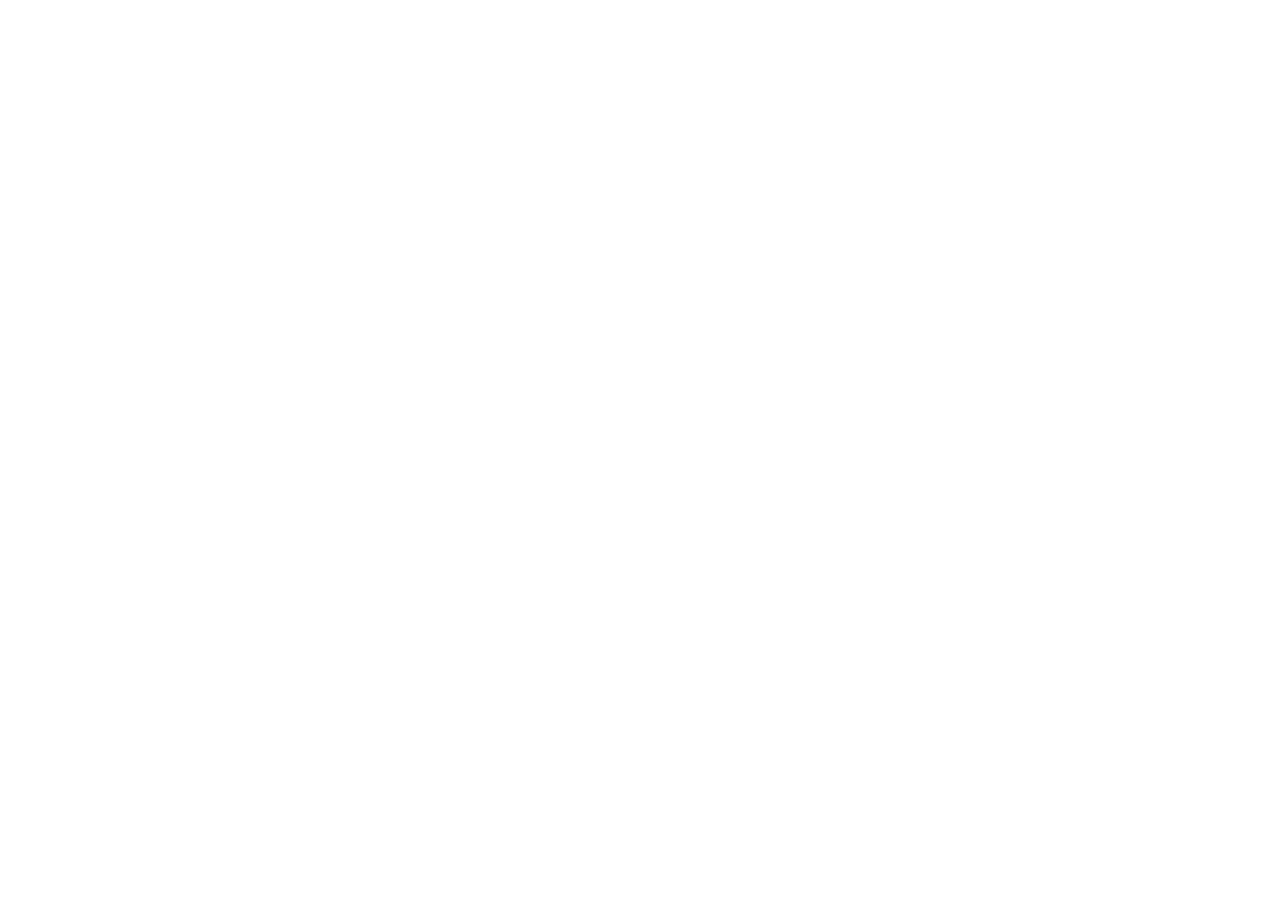
==== index.html @ 2e4e0897 "init project" ====
<!DOCTYPE html>
<html lang="en">

<head>
    <meta charset="UTF-8">
    <meta http-equiv="X-UA-Compatible" content="IE=edge">
    <meta name="viewport" content="width=device-width, initial-scale=1.0">
    <title>Document</title>
</head>

<body>

</body>

</html>
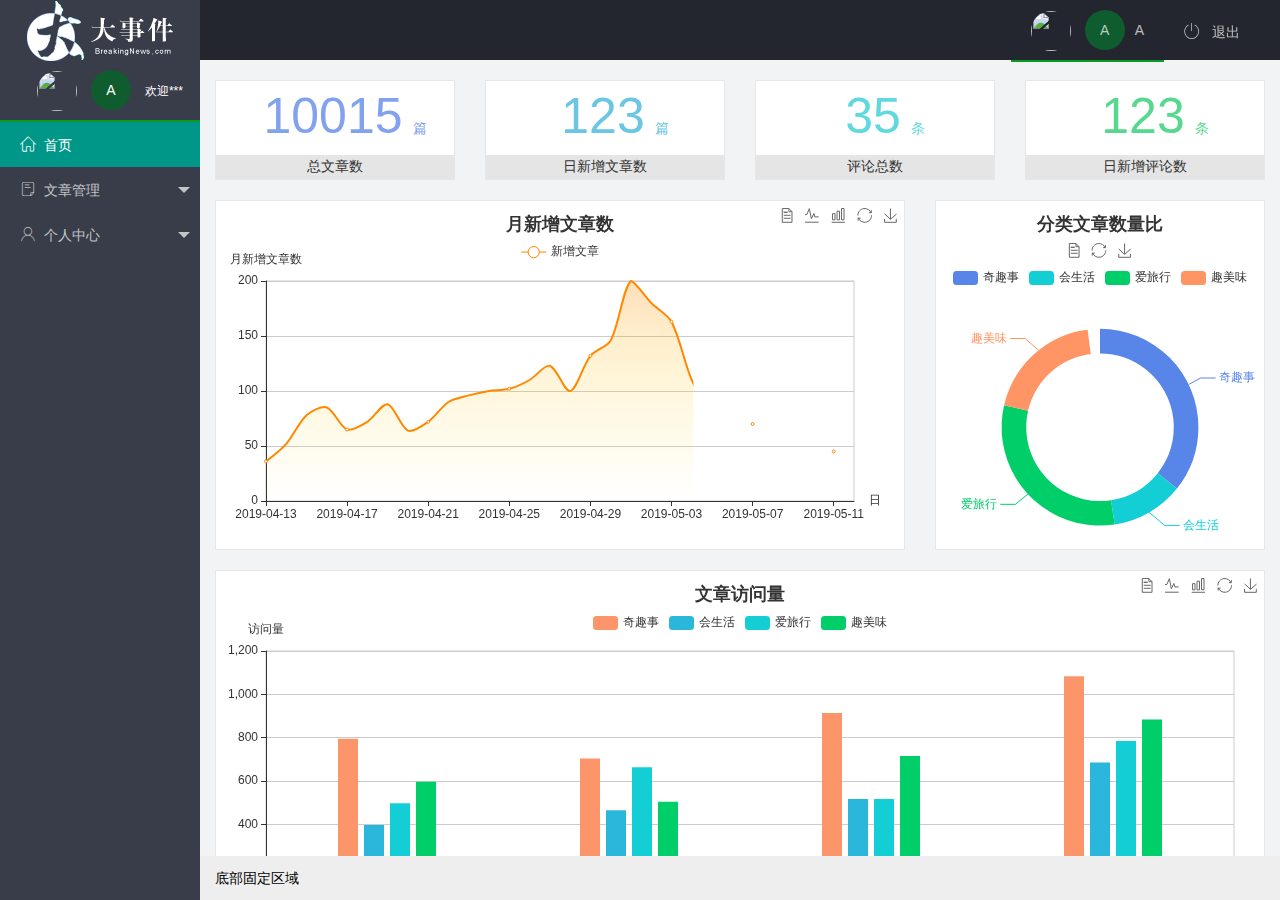
==== commit d5c6731b: "完成了首页开发" ====
--- a/index.html
+++ b/index.html
@@ -6,10 +6,84 @@
     <meta http-equiv="X-UA-Compatible" content="IE=edge">
     <meta name="viewport" content="width=device-width, initial-scale=1.0">
     <title>Document</title>
+    <link rel="stylesheet" href="./assets/lib/layui/css/layui.css">
+    <link rel="stylesheet" href="./assets/fonts/demo.css">
+    <link rel="stylesheet" href="./assets/fonts/iconfont.css">
+    <link rel="stylesheet" href="./assets/css/index.css">
+
 </head>
 
 <body>
+    <div class="layui-layout layui-layout-admin">
+        <div class="layui-header">
+            <div class="layui-logo layui-hide-xs layui-bg-black">
+                <img src="./assets/images/logo.png" alt="">
+            </div>
+            <!-- 头部区域（可配合layui 已有的水平导航） -->
 
+            <ul class="layui-nav layui-layout-right">
+                <li class="layui-nav-item layui-hide layui-show-md-inline-block">
+                    <a href="javascript:;" class="userinfo">
+                        <img src="//tva1.sinaimg.cn/crop.0.0.118.118.180/5db11ff4gw1e77d3nqrv8j203b03cweg.jpg" class="layui-nav-img">
+                        <div class="user_avatar">A</div><span class="uname">A</span>
+                    </a>
+
+                </li>
+                <li class="layui-nav-item" lay-header-event="menuRight" lay-unselect>
+                    <a href="javascript:;" id="loginOut">
+                        <span class="iconfont icon-tuichu"></span> 退出
+                    </a>
+                </li>
+            </ul>
+        </div>
+
+        <div class="layui-side layui-bg-black">
+            <div class="layui-side-scroll">
+                <div class="userinfo">
+
+                    <img src="//tva1.sinaimg.cn/crop.0.0.118.118.180/5db11ff4gw1e77d3nqrv8j203b03cweg.jpg" class="layui-nav-img">
+                    <div class="user_avatar">A</div>
+                    <sapn id="welcome">欢迎***</sapn>
+                </div>
+                <!-- 左侧导航区域（可配合layui已有的垂直导航） -->
+                <ul class="layui-nav layui-nav-tree" lay-shrink="all">
+                    <li class="layui-nav-item layui-this"><a href="./home/dashboard.html" target="fm"><span class="iconfont icon-home"></span>首页</a></li>
+                    <li class="layui-nav-item">
+                        <a class="" href="javascript:;"><span class="iconfont icon-16"></span>文章管理</a>
+                        <dl class="layui-nav-child">
+                            <dd><a href="javascript:;"><i class="layui-icon layui-icon-app"></i>文章类别</a></dd>
+                            <dd><a href="javascript:;"><i class="layui-icon layui-icon-app"></i>文章列表</a></dd>
+                            <dd><a href="javascript:;"><i class="layui-icon layui-icon-app"></i>发表文章</a></dd>
+
+                        </dl>
+                    </li>
+                    <li class="layui-nav-item">
+                        <a href="javascript:;"><span class="iconfont icon-user"></span>个人中心</a>
+                        <dl class="layui-nav-child">
+                            <dd><a href="javascript:;"><i class="layui-icon layui-icon-app"></i>基本资料</a></dd>
+                            <dd><a href="javascript:;"><i class="layui-icon layui-icon-app"></i>更换头像</a></dd>
+                            <dd><a href="javascript:;"><i class="layui-icon layui-icon-app"></i>重置密码</a></dd>
+
+                        </dl>
+                    </li>
+                </ul>
+            </div>
+        </div>
+
+        <div class="layui-body">
+            <!-- 内容主体区域 -->
+            <iframe src="./home/dashboard.html" frameborder="0" name="fm"></iframe>
+        </div>
+
+        <div class="layui-footer">
+            <!-- 底部固定区域 -->
+            底部固定区域
+        </div>
+    </div>
+    <script src="assets/lib/layui/layui.all.js"></script>
+    <script src="./assets/lib/jquery.js"></script>
+    <script src="./assets/js/baseAPI.js"></script>
+    <script src="./assets/js/index.js"></script>
 </body>
 
 </html>--- a/assets/lib/layui/css/layui.css
+++ b/assets/lib/layui/css/layui.css
@@ -0,0 +1,2 @@
+/** layui-v2.5.5 MIT License By https://www.layui.com */
+ .layui-inline,img{display:inline-block;vertical-align:middle}h1,h2,h3,h4,h5,h6{font-weight:400}.layui-edge,.layui-header,.layui-inline,.layui-main{position:relative}.layui-body,.layui-edge,.layui-elip{overflow:hidden}.layui-btn,.layui-edge,.layui-inline,img{vertical-align:middle}.layui-btn,.layui-disabled,.layui-icon,.layui-unselect{-moz-user-select:none;-webkit-user-select:none;-ms-user-select:none}.layui-elip,.layui-form-checkbox span,.layui-form-pane .layui-form-label{text-overflow:ellipsis;white-space:nowrap}.layui-breadcrumb,.layui-tree-btnGroup{visibility:hidden}blockquote,body,button,dd,div,dl,dt,form,h1,h2,h3,h4,h5,h6,input,li,ol,p,pre,td,textarea,th,ul{margin:0;padding:0;-webkit-tap-highlight-color:rgba(0,0,0,0)}a:active,a:hover{outline:0}img{border:none}li{list-style:none}table{border-collapse:collapse;border-spacing:0}h4,h5,h6{font-size:100%}button,input,optgroup,option,select,textarea{font-family:inherit;font-size:inherit;font-style:inherit;font-weight:inherit;outline:0}pre{white-space:pre-wrap;white-space:-moz-pre-wrap;white-space:-pre-wrap;white-space:-o-pre-wrap;word-wrap:break-word}body{line-height:24px;font:14px Helvetica Neue,Helvetica,PingFang SC,Tahoma,Arial,sans-serif}hr{height:1px;margin:10px 0;border:0;clear:both}a{color:#333;text-decoration:none}a:hover{color:#777}a cite{font-style:normal;*cursor:pointer}.layui-border-box,.layui-border-box *{box-sizing:border-box}.layui-box,.layui-box *{box-sizing:content-box}.layui-clear{clear:both;*zoom:1}.layui-clear:after{content:'\20';clear:both;*zoom:1;display:block;height:0}.layui-inline{*display:inline;*zoom:1}.layui-edge{display:inline-block;width:0;height:0;border-width:6px;border-style:dashed;border-color:transparent}.layui-edge-top{top:-4px;border-bottom-color:#999;border-bottom-style:solid}.layui-edge-right{border-left-color:#999;border-left-style:solid}.layui-edge-bottom{top:2px;border-top-color:#999;border-top-style:solid}.layui-edge-left{border-right-color:#999;border-right-style:solid}.layui-disabled,.layui-disabled:hover{color:#d2d2d2!important;cursor:not-allowed!important}.layui-circle{border-radius:100%}.layui-show{display:block!important}.layui-hide{display:none!important}@font-face{font-family:layui-icon;src:url(../font/iconfont.eot?v=250);src:url(../font/iconfont.eot?v=250#iefix) format('embedded-opentype'),url(../font/iconfont.woff2?v=250) format('woff2'),url(../font/iconfont.woff?v=250) format('woff'),url(../font/iconfont.ttf?v=250) format('truetype'),url(../font/iconfont.svg?v=250#layui-icon) format('svg')}.layui-icon{font-family:layui-icon!important;font-size:16px;font-style:normal;-webkit-font-smoothing:antialiased;-moz-osx-font-smoothing:grayscale}.layui-icon-reply-fill:before{content:"\e611"}.layui-icon-set-fill:before{content:"\e614"}.layui-icon-menu-fill:before{content:"\e60f"}.layui-icon-search:before{content:"\e615"}.layui-icon-share:before{content:"\e641"}.layui-icon-set-sm:before{content:"\e620"}.layui-icon-engine:before{content:"\e628"}.layui-icon-close:before{content:"\1006"}.layui-icon-close-fill:before{content:"\1007"}.layui-icon-chart-screen:before{content:"\e629"}.layui-icon-star:before{content:"\e600"}.layui-icon-circle-dot:before{content:"\e617"}.layui-icon-chat:before{content:"\e606"}.layui-icon-release:before{content:"\e609"}.layui-icon-list:before{content:"\e60a"}.layui-icon-chart:before{content:"\e62c"}.layui-icon-ok-circle:before{content:"\1005"}.layui-icon-layim-theme:before{content:"\e61b"}.layui-icon-table:before{content:"\e62d"}.layui-icon-right:before{content:"\e602"}.layui-icon-left:before{content:"\e603"}.layui-icon-cart-simple:before{content:"\e698"}.layui-icon-face-cry:before{content:"\e69c"}.layui-icon-face-smile:before{content:"\e6af"}.layui-icon-survey:before{content:"\e6b2"}.layui-icon-tree:before{content:"\e62e"}.layui-icon-upload-circle:before{content:"\e62f"}.layui-icon-add-circle:before{content:"\e61f"}.layui-icon-download-circle:before{content:"\e601"}.layui-icon-templeate-1:before{content:"\e630"}.layui-icon-util:before{content:"\e631"}.layui-icon-face-surprised:before{content:"\e664"}.layui-icon-edit:before{content:"\e642"}.layui-icon-speaker:before{content:"\e645"}.layui-icon-down:before{content:"\e61a"}.layui-icon-file:before{content:"\e621"}.layui-icon-layouts:before{content:"\e632"}.layui-icon-rate-half:before{content:"\e6c9"}.layui-icon-add-circle-fine:before{content:"\e608"}.layui-icon-prev-circle:before{content:"\e633"}.layui-icon-read:before{content:"\e705"}.layui-icon-404:before{content:"\e61c"}.layui-icon-carousel:before{content:"\e634"}.layui-icon-help:before{content:"\e607"}.layui-icon-code-circle:before{content:"\e635"}.layui-icon-water:before{content:"\e636"}.layui-icon-username:before{content:"\e66f"}.layui-icon-find-fill:before{content:"\e670"}.layui-icon-about:before{content:"\e60b"}.layui-icon-location:before{content:"\e715"}.layui-icon-up:before{content:"\e619"}.layui-icon-pause:before{content:"\e651"}.layui-icon-date:before{content:"\e637"}.layui-icon-layim-uploadfile:before{content:"\e61d"}.layui-icon-delete:before{content:"\e640"}.layui-icon-play:before{content:"\e652"}.layui-icon-top:before{content:"\e604"}.layui-icon-friends:before{content:"\e612"}.layui-icon-refresh-3:before{content:"\e9aa"}.layui-icon-ok:before{content:"\e605"}.layui-icon-layer:before{content:"\e638"}.layui-icon-face-smile-fine:before{content:"\e60c"}.layui-icon-dollar:before{content:"\e659"}.layui-icon-group:before{content:"\e613"}.layui-icon-layim-download:before{content:"\e61e"}.layui-icon-picture-fine:before{content:"\e60d"}.layui-icon-link:before{content:"\e64c"}.layui-icon-diamond:before{content:"\e735"}.layui-icon-log:before{content:"\e60e"}.layui-icon-rate-solid:before{content:"\e67a"}.layui-icon-fonts-del:before{content:"\e64f"}.layui-icon-unlink:before{content:"\e64d"}.layui-icon-fonts-clear:before{content:"\e639"}.layui-icon-triangle-r:before{content:"\e623"}.layui-icon-circle:before{content:"\e63f"}.layui-icon-radio:before{content:"\e643"}.layui-icon-align-center:before{content:"\e647"}.layui-icon-align-right:before{content:"\e648"}.layui-icon-align-left:before{content:"\e649"}.layui-icon-loading-1:before{content:"\e63e"}.layui-icon-return:before{content:"\e65c"}.layui-icon-fonts-strong:before{content:"\e62b"}.layui-icon-upload:before{content:"\e67c"}.layui-icon-dialogue:before{content:"\e63a"}.layui-icon-video:before{content:"\e6ed"}.layui-icon-headset:before{content:"\e6fc"}.layui-icon-cellphone-fine:before{content:"\e63b"}.layui-icon-add-1:before{content:"\e654"}.layui-icon-face-smile-b:before{content:"\e650"}.layui-icon-fonts-html:before{content:"\e64b"}.layui-icon-form:before{content:"\e63c"}.layui-icon-cart:before{content:"\e657"}.layui-icon-camera-fill:before{content:"\e65d"}.layui-icon-tabs:before{content:"\e62a"}.layui-icon-fonts-code:before{content:"\e64e"}.layui-icon-fire:before{content:"\e756"}.layui-icon-set:before{content:"\e716"}.layui-icon-fonts-u:before{content:"\e646"}.layui-icon-triangle-d:before{content:"\e625"}.layui-icon-tips:before{content:"\e702"}.layui-icon-picture:before{content:"\e64a"}.layui-icon-more-vertical:before{content:"\e671"}.layui-icon-flag:before{content:"\e66c"}.layui-icon-loading:before{content:"\e63d"}.layui-icon-fonts-i:before{content:"\e644"}.layui-icon-refresh-1:before{content:"\e666"}.layui-icon-rmb:before{content:"\e65e"}.layui-icon-home:before{content:"\e68e"}.layui-icon-user:before{content:"\e770"}.layui-icon-notice:before{content:"\e667"}.layui-icon-login-weibo:before{content:"\e675"}.layui-icon-voice:before{content:"\e688"}.layui-icon-upload-drag:before{content:"\e681"}.layui-icon-login-qq:before{content:"\e676"}.layui-icon-snowflake:before{content:"\e6b1"}.layui-icon-file-b:before{content:"\e655"}.layui-icon-template:before{content:"\e663"}.layui-icon-auz:before{content:"\e672"}.layui-icon-console:before{content:"\e665"}.layui-icon-app:before{content:"\e653"}.layui-icon-prev:before{content:"\e65a"}.layui-icon-website:before{content:"\e7ae"}.layui-icon-next:before{content:"\e65b"}.layui-icon-component:before{content:"\e857"}.layui-icon-more:before{content:"\e65f"}.layui-icon-login-wechat:before{content:"\e677"}.layui-icon-shrink-right:before{content:"\e668"}.layui-icon-spread-left:before{content:"\e66b"}.layui-icon-camera:before{content:"\e660"}.layui-icon-note:before{content:"\e66e"}.layui-icon-refresh:before{content:"\e669"}.layui-icon-female:before{content:"\e661"}.layui-icon-male:before{content:"\e662"}.layui-icon-password:before{content:"\e673"}.layui-icon-senior:before{content:"\e674"}.layui-icon-theme:before{content:"\e66a"}.layui-icon-tread:before{content:"\e6c5"}.layui-icon-praise:before{content:"\e6c6"}.layui-icon-star-fill:before{content:"\e658"}.layui-icon-rate:before{content:"\e67b"}.layui-icon-template-1:before{content:"\e656"}.layui-icon-vercode:before{content:"\e679"}.layui-icon-cellphone:before{content:"\e678"}.layui-icon-screen-full:before{content:"\e622"}.layui-icon-screen-restore:before{content:"\e758"}.layui-icon-cols:before{content:"\e610"}.layui-icon-export:before{content:"\e67d"}.layui-icon-print:before{content:"\e66d"}.layui-icon-slider:before{content:"\e714"}.layui-icon-addition:before{content:"\e624"}.layui-icon-subtraction:before{content:"\e67e"}.layui-icon-service:before{content:"\e626"}.layui-icon-transfer:before{content:"\e691"}.layui-main{width:1140px;margin:0 auto}.layui-header{z-index:1000;height:60px}.layui-header a:hover{transition:all .5s;-webkit-transition:all .5s}.layui-side{position:fixed;left:0;top:0;bottom:0;z-index:999;width:200px;overflow-x:hidden}.layui-side-scroll{position:relative;width:220px;height:100%;overflow-x:hidden}.layui-body{position:absolute;left:200px;right:0;top:0;bottom:0;z-index:998;width:auto;overflow-y:auto;box-sizing:border-box}.layui-layout-body{overflow:hidden}.layui-layout-admin .layui-header{background-color:#23262E}.layui-layout-admin .layui-side{top:60px;width:200px;overflow-x:hidden}.layui-layout-admin .layui-body{position:fixed;top:60px;bottom:44px}.layui-layout-admin .layui-main{width:auto;margin:0 15px}.layui-layout-admin .layui-footer{position:fixed;left:200px;right:0;bottom:0;height:44px;line-height:44px;padding:0 15px;background-color:#eee}.layui-layout-admin .layui-logo{position:absolute;left:0;top:0;width:200px;height:100%;line-height:60px;text-align:center;color:#009688;font-size:16px}.layui-layout-admin .layui-header .layui-nav{background:0 0}.layui-layout-left{position:absolute!important;left:200px;top:0}.layui-layout-right{position:absolute!important;right:0;top:0}.layui-container{position:relative;margin:0 auto;padding:0 15px;box-sizing:border-box}.layui-fluid{position:relative;margin:0 auto;padding:0 15px}.layui-row:after,.layui-row:before{content:'';display:block;clear:both}.layui-col-lg1,.layui-col-lg10,.layui-col-lg11,.layui-col-lg12,.layui-col-lg2,.layui-col-lg3,.layui-col-lg4,.layui-col-lg5,.layui-col-lg6,.layui-col-lg7,.layui-col-lg8,.layui-col-lg9,.layui-col-md1,.layui-col-md10,.layui-col-md11,.layui-col-md12,.layui-col-md2,.layui-col-md3,.layui-col-md4,.layui-col-md5,.layui-col-md6,.layui-col-md7,.layui-col-md8,.layui-col-md9,.layui-col-sm1,.layui-col-sm10,.layui-col-sm11,.layui-col-sm12,.layui-col-sm2,.layui-col-sm3,.layui-col-sm4,.layui-col-sm5,.layui-col-sm6,.layui-col-sm7,.layui-col-sm8,.layui-col-sm9,.layui-col-xs1,.layui-col-xs10,.layui-col-xs11,.layui-col-xs12,.layui-col-xs2,.layui-col-xs3,.layui-col-xs4,.layui-col-xs5,.layui-col-xs6,.layui-col-xs7,.layui-col-xs8,.layui-col-xs9{position:relative;display:block;box-sizing:border-box}.layui-col-xs1,.layui-col-xs10,.layui-col-xs11,.layui-col-xs12,.layui-col-xs2,.layui-col-xs3,.layui-col-xs4,.layui-col-xs5,.layui-col-xs6,.layui-col-xs7,.layui-col-xs8,.layui-col-xs9{float:left}.layui-col-xs1{width:8.33333333%}.layui-col-xs2{width:16.66666667%}.layui-col-xs3{width:25%}.layui-col-xs4{width:33.33333333%}.layui-col-xs5{width:41.66666667%}.layui-col-xs6{width:50%}.layui-col-xs7{width:58.33333333%}.layui-col-xs8{width:66.66666667%}.layui-col-xs9{width:75%}.layui-col-xs10{width:83.33333333%}.layui-col-xs11{width:91.66666667%}.layui-col-xs12{width:100%}.layui-col-xs-offset1{margin-left:8.33333333%}.layui-col-xs-offset2{margin-left:16.66666667%}.layui-col-xs-offset3{margin-left:25%}.layui-col-xs-offset4{margin-left:33.33333333%}.layui-col-xs-offset5{margin-left:41.66666667%}.layui-col-xs-offset6{margin-left:50%}.layui-col-xs-offset7{margin-left:58.33333333%}.layui-col-xs-offset8{margin-left:66.66666667%}.layui-col-xs-offset9{margin-left:75%}.layui-col-xs-offset10{margin-left:83.33333333%}.layui-col-xs-offset11{margin-left:91.66666667%}.layui-col-xs-offset12{margin-left:100%}@media screen and (max-width:768px){.layui-hide-xs{display:none!important}.layui-show-xs-block{display:block!important}.layui-show-xs-inline{display:inline!important}.layui-show-xs-inline-block{display:inline-block!important}}@media screen and (min-width:768px){.layui-container{width:750px}.layui-hide-sm{display:none!important}.layui-show-sm-block{display:block!important}.layui-show-sm-inline{display:inline!important}.layui-show-sm-inline-block{display:inline-block!important}.layui-col-sm1,.layui-col-sm10,.layui-col-sm11,.layui-col-sm12,.layui-col-sm2,.layui-col-sm3,.layui-col-sm4,.layui-col-sm5,.layui-col-sm6,.layui-col-sm7,.layui-col-sm8,.layui-col-sm9{float:left}.layui-col-sm1{width:8.33333333%}.layui-col-sm2{width:16.66666667%}.layui-col-sm3{width:25%}.layui-col-sm4{width:33.33333333%}.layui-col-sm5{width:41.66666667%}.layui-col-sm6{width:50%}.layui-col-sm7{width:58.33333333%}.layui-col-sm8{width:66.66666667%}.layui-col-sm9{width:75%}.layui-col-sm10{width:83.33333333%}.layui-col-sm11{width:91.66666667%}.layui-col-sm12{width:100%}.layui-col-sm-offset1{margin-left:8.33333333%}.layui-col-sm-offset2{margin-left:16.66666667%}.layui-col-sm-offset3{margin-left:25%}.layui-col-sm-offset4{margin-left:33.33333333%}.layui-col-sm-offset5{margin-left:41.66666667%}.layui-col-sm-offset6{margin-left:50%}.layui-col-sm-offset7{margin-left:58.33333333%}.layui-col-sm-offset8{margin-left:66.66666667%}.layui-col-sm-offset9{margin-left:75%}.layui-col-sm-offset10{margin-left:83.33333333%}.layui-col-sm-offset11{margin-left:91.66666667%}.layui-col-sm-offset12{margin-left:100%}}@media screen and (min-width:992px){.layui-container{width:970px}.layui-hide-md{display:none!important}.layui-show-md-block{display:block!important}.layui-show-md-inline{display:inline!important}.layui-show-md-inline-block{display:inline-block!important}.layui-col-md1,.layui-col-md10,.layui-col-md11,.layui-col-md12,.layui-col-md2,.layui-col-md3,.layui-col-md4,.layui-col-md5,.layui-col-md6,.layui-col-md7,.layui-col-md8,.layui-col-md9{float:left}.layui-col-md1{width:8.33333333%}.layui-col-md2{width:16.66666667%}.layui-col-md3{width:25%}.layui-col-md4{width:33.33333333%}.layui-col-md5{width:41.66666667%}.layui-col-md6{width:50%}.layui-col-md7{width:58.33333333%}.layui-col-md8{width:66.66666667%}.layui-col-md9{width:75%}.layui-col-md10{width:83.33333333%}.layui-col-md11{width:91.66666667%}.layui-col-md12{width:100%}.layui-col-md-offset1{margin-left:8.33333333%}.layui-col-md-offset2{margin-left:16.66666667%}.layui-col-md-offset3{margin-left:25%}.layui-col-md-offset4{margin-left:33.33333333%}.layui-col-md-offset5{margin-left:41.66666667%}.layui-col-md-offset6{margin-left:50%}.layui-col-md-offset7{margin-left:58.33333333%}.layui-col-md-offset8{margin-left:66.66666667%}.layui-col-md-offset9{margin-left:75%}.layui-col-md-offset10{margin-left:83.33333333%}.layui-col-md-offset11{margin-left:91.66666667%}.layui-col-md-offset12{margin-left:100%}}@media screen and (min-width:1200px){.layui-container{width:1170px}.layui-hide-lg{display:none!important}.layui-show-lg-block{display:block!important}.layui-show-lg-inline{display:inline!important}.layui-show-lg-inline-block{display:inline-block!important}.layui-col-lg1,.layui-col-lg10,.layui-col-lg11,.layui-col-lg12,.layui-col-lg2,.layui-col-lg3,.layui-col-lg4,.layui-col-lg5,.layui-col-lg6,.layui-col-lg7,.layui-col-lg8,.layui-col-lg9{float:left}.layui-col-lg1{width:8.33333333%}.layui-col-lg2{width:16.66666667%}.layui-col-lg3{width:25%}.layui-col-lg4{width:33.33333333%}.layui-col-lg5{width:41.66666667%}.layui-col-lg6{width:50%}.layui-col-lg7{width:58.33333333%}.layui-col-lg8{width:66.66666667%}.layui-col-lg9{width:75%}.layui-col-lg10{width:83.33333333%}.layui-col-lg11{width:91.66666667%}.layui-col-lg12{width:100%}.layui-col-lg-offset1{margin-left:8.33333333%}.layui-col-lg-offset2{margin-left:16.66666667%}.layui-col-lg-offset3{margin-left:25%}.layui-col-lg-offset4{margin-left:33.33333333%}.layui-col-lg-offset5{margin-left:41.66666667%}.layui-col-lg-offset6{margin-left:50%}.layui-col-lg-offset7{margin-left:58.33333333%}.layui-col-lg-offset8{margin-left:66.66666667%}.layui-col-lg-offset9{margin-left:75%}.layui-col-lg-offset10{margin-left:83.33333333%}.layui-col-lg-offset11{margin-left:91.66666667%}.layui-col-lg-offset12{margin-left:100%}}.layui-col-space1{margin:-.5px}.layui-col-space1>*{padding:.5px}.layui-col-space3{margin:-1.5px}.layui-col-space3>*{padding:1.5px}.layui-col-space5{margin:-2.5px}.layui-col-space5>*{padding:2.5px}.layui-col-space8{margin:-3.5px}.layui-col-space8>*{padding:3.5px}.layui-col-space10{margin:-5px}.layui-col-space10>*{padding:5px}.layui-col-space12{margin:-6px}.layui-col-space12>*{padding:6px}.layui-col-space15{margin:-7.5px}.layui-col-space15>*{padding:7.5px}.layui-col-space18{margin:-9px}.layui-col-space18>*{padding:9px}.layui-col-space20{margin:-10px}.layui-col-space20>*{padding:10px}.layui-col-space22{margin:-11px}.layui-col-space22>*{padding:11px}.layui-col-space25{margin:-12.5px}.layui-col-space25>*{padding:12.5px}.layui-col-space30{margin:-15px}.layui-col-space30>*{padding:15px}.layui-btn,.layui-input,.layui-select,.layui-textarea,.layui-upload-button{outline:0;-webkit-appearance:none;transition:all .3s;-webkit-transition:all .3s;box-sizing:border-box}.layui-elem-quote{margin-bottom:10px;padding:15px;line-height:22px;border-left:5px solid #009688;border-radius:0 2px 2px 0;background-color:#f2f2f2}.layui-quote-nm{border-style:solid;border-width:1px 1px 1px 5px;background:0 0}.layui-elem-field{margin-bottom:10px;padding:0;border-width:1px;border-style:solid}.layui-elem-field legend{margin-left:20px;padding:0 10px;font-size:20px;font-weight:300}.layui-field-title{margin:10px 0 20px;border-width:1px 0 0}.layui-field-box{padding:10px 15px}.layui-field-title .layui-field-box{padding:10px 0}.layui-progress{position:relative;height:6px;border-radius:20px;background-color:#e2e2e2}.layui-progress-bar{position:absolute;left:0;top:0;width:0;max-width:100%;height:6px;border-radius:20px;text-align:right;background-color:#5FB878;transition:all .3s;-webkit-transition:all .3s}.layui-progress-big,.layui-progress-big .layui-progress-bar{height:18px;line-height:18px}.layui-progress-text{position:relative;top:-20px;line-height:18px;font-size:12px;color:#666}.layui-progress-big .layui-progress-text{position:static;padding:0 10px;color:#fff}.layui-collapse{border-width:1px;border-style:solid;border-radius:2px}.layui-colla-content,.layui-colla-item{border-top-width:1px;border-top-style:solid}.layui-colla-item:first-child{border-top:none}.layui-colla-title{position:relative;height:42px;line-height:42px;padding:0 15px 0 35px;color:#333;background-color:#f2f2f2;cursor:pointer;font-size:14px;overflow:hidden}.layui-colla-content{display:none;padding:10px 15px;line-height:22px;color:#666}.layui-colla-icon{position:absolute;left:15px;top:0;font-size:14px}.layui-card{margin-bottom:15px;border-radius:2px;background-color:#fff;box-shadow:0 1px 2px 0 rgba(0,0,0,.05)}.layui-card:last-child{margin-bottom:0}.layui-card-header{position:relative;height:42px;line-height:42px;padding:0 15px;border-bottom:1px solid #f6f6f6;color:#333;border-radius:2px 2px 0 0;font-size:14px}.layui-bg-black,.layui-bg-blue,.layui-bg-cyan,.layui-bg-green,.layui-bg-orange,.layui-bg-red{color:#fff!important}.layui-card-body{position:relative;padding:10px 15px;line-height:24px}.layui-card-body[pad15]{padding:15px}.layui-card-body[pad20]{padding:20px}.layui-card-body .layui-table{margin:5px 0}.layui-card .layui-tab{margin:0}.layui-panel-window{position:relative;padding:15px;border-radius:0;border-top:5px solid #E6E6E6;background-color:#fff}.layui-auxiliar-moving{position:fixed;left:0;right:0;top:0;bottom:0;width:100%;height:100%;background:0 0;z-index:9999999999}.layui-form-label,.layui-form-mid,.layui-form-select,.layui-input-block,.layui-input-inline,.layui-textarea{position:relative}.layui-bg-red{background-color:#FF5722!important}.layui-bg-orange{background-color:#FFB800!important}.layui-bg-green{background-color:#009688!important}.layui-bg-cyan{background-color:#2F4056!important}.layui-bg-blue{background-color:#1E9FFF!important}.layui-bg-black{background-color:#393D49!important}.layui-bg-gray{background-color:#eee!important;color:#666!important}.layui-badge-rim,.layui-colla-content,.layui-colla-item,.layui-collapse,.layui-elem-field,.layui-form-pane .layui-form-item[pane],.layui-form-pane .layui-form-label,.layui-input,.layui-layedit,.layui-layedit-tool,.layui-quote-nm,.layui-select,.layui-tab-bar,.layui-tab-card,.layui-tab-title,.layui-tab-title .layui-this:after,.layui-textarea{border-color:#e6e6e6}.layui-timeline-item:before,hr{background-color:#e6e6e6}.layui-text{line-height:22px;font-size:14px;color:#666}.layui-text h1,.layui-text h2,.layui-text h3{font-weight:500;color:#333}.layui-text h1{font-size:30px}.layui-text h2{font-size:24px}.layui-text h3{font-size:18px}.layui-text a:not(.layui-btn){color:#01AAED}.layui-text a:not(.layui-btn):hover{text-decoration:underline}.layui-text ul{padding:5px 0 5px 15px}.layui-text ul li{margin-top:5px;list-style-type:disc}.layui-text em,.layui-word-aux{color:#999!important;padding:0 5px!important}.layui-btn{display:inline-block;height:38px;line-height:38px;padding:0 18px;background-color:#009688;color:#fff;white-space:nowrap;text-align:center;font-size:14px;border:none;border-radius:2px;cursor:pointer}.layui-btn:hover{opacity:.8;filter:alpha(opacity=80);color:#fff}.layui-btn:active{opacity:1;filter:alpha(opacity=100)}.layui-btn+.layui-btn{margin-left:10px}.layui-btn-container{font-size:0}.layui-btn-container .layui-btn{margin-right:10px;margin-bottom:10px}.layui-btn-container .layui-btn+.layui-btn{margin-left:0}.layui-table .layui-btn-container .layui-btn{margin-bottom:9px}.layui-btn-radius{border-radius:100px}.layui-btn .layui-icon{margin-right:3px;font-size:18px;vertical-align:bottom;vertical-align:middle\9}.layui-btn-primary{border:1px solid #C9C9C9;background-color:#fff;color:#555}.layui-btn-primary:hover{border-color:#009688;color:#333}.layui-btn-normal{background-color:#1E9FFF}.layui-btn-warm{background-color:#FFB800}.layui-btn-danger{background-color:#FF5722}.layui-btn-checked{background-color:#5FB878}.layui-btn-disabled,.layui-btn-disabled:active,.layui-btn-disabled:hover{border:1px solid #e6e6e6;background-color:#FBFBFB;color:#C9C9C9;cursor:not-allowed;opacity:1}.layui-btn-lg{height:44px;line-height:44px;padding:0 25px;font-size:16px}.layui-btn-sm{height:30px;line-height:30px;padding:0 10px;font-size:12px}.layui-btn-sm i{font-size:16px!important}.layui-btn-xs{height:22px;line-height:22px;padding:0 5px;font-size:12px}.layui-btn-xs i{font-size:14px!important}.layui-btn-group{display:inline-block;vertical-align:middle;font-size:0}.layui-btn-group .layui-btn{margin-left:0!important;margin-right:0!important;border-left:1px solid rgba(255,255,255,.5);border-radius:0}.layui-btn-group .layui-btn-primary{border-left:none}.layui-btn-group .layui-btn-primary:hover{border-color:#C9C9C9;color:#009688}.layui-btn-group .layui-btn:first-child{border-left:none;border-radius:2px 0 0 2px}.layui-btn-group .layui-btn-primary:first-child{border-left:1px solid #c9c9c9}.layui-btn-group .layui-btn:last-child{border-radius:0 2px 2px 0}.layui-btn-group .layui-btn+.layui-btn{margin-left:0}.layui-btn-group+.layui-btn-group{margin-left:10px}.layui-btn-fluid{width:100%}.layui-input,.layui-select,.layui-textarea{height:38px;line-height:1.3;line-height:38px\9;border-width:1px;border-style:solid;background-color:#fff;border-radius:2px}.layui-input::-webkit-input-placeholder,.layui-select::-webkit-input-placeholder,.layui-textarea::-webkit-input-placeholder{line-height:1.3}.layui-input,.layui-textarea{display:block;width:100%;padding-left:10px}.layui-input:hover,.layui-textarea:hover{border-color:#D2D2D2!important}.layui-input:focus,.layui-textarea:focus{border-color:#C9C9C9!important}.layui-textarea{min-height:100px;height:auto;line-height:20px;padding:6px 10px;resize:vertical}.layui-select{padding:0 10px}.layui-form input[type=checkbox],.layui-form input[type=radio],.layui-form select{display:none}.layui-form [lay-ignore]{display:initial}.layui-form-item{margin-bottom:15px;clear:both;*zoom:1}.layui-form-item:after{content:'\20';clear:both;*zoom:1;display:block;height:0}.layui-form-label{float:left;display:block;padding:9px 15px;width:80px;font-weight:400;line-height:20px;text-align:right}.layui-form-label-col{display:block;float:none;padding:9px 0;line-height:20px;text-align:left}.layui-form-item .layui-inline{margin-bottom:5px;margin-right:10px}.layui-input-block{margin-left:110px;min-height:36px}.layui-input-inline{display:inline-block;vertical-align:middle}.layui-form-item .layui-input-inline{float:left;width:190px;margin-right:10px}.layui-form-text .layui-input-inline{width:auto}.layui-form-mid{float:left;display:block;padding:9px 0!important;line-height:20px;margin-right:10px}.layui-form-danger+.layui-form-select .layui-input,.layui-form-danger:focus{border-color:#FF5722!important}.layui-form-select .layui-input{padding-right:30px;cursor:pointer}.layui-form-select .layui-edge{position:absolute;right:10px;top:50%;margin-top:-3px;cursor:pointer;border-width:6px;border-top-color:#c2c2c2;border-top-style:solid;transition:all .3s;-webkit-transition:all .3s}.layui-form-select dl{display:none;position:absolute;left:0;top:42px;padding:5px 0;z-index:899;min-width:100%;border:1px solid #d2d2d2;max-height:300px;overflow-y:auto;background-color:#fff;border-radius:2px;box-shadow:0 2px 4px rgba(0,0,0,.12);box-sizing:border-box}.layui-form-select dl dd,.layui-form-select dl dt{padding:0 10px;line-height:36px;white-space:nowrap;overflow:hidden;text-overflow:ellipsis}.layui-form-select dl dt{font-size:12px;color:#999}.layui-form-select dl dd{cursor:pointer}.layui-form-select dl dd:hover{background-color:#f2f2f2;-webkit-transition:.5s all;transition:.5s all}.layui-form-select .layui-select-group dd{padding-left:20px}.layui-form-select dl dd.layui-select-tips{padding-left:10px!important;color:#999}.layui-form-select dl dd.layui-this{background-color:#5FB878;color:#fff}.layui-form-checkbox,.layui-form-select dl dd.layui-disabled{background-color:#fff}.layui-form-selected dl{display:block}.layui-form-checkbox,.layui-form-checkbox *,.layui-form-switch{display:inline-block;vertical-align:middle}.layui-form-selected .layui-edge{margin-top:-9px;-webkit-transform:rotate(180deg);transform:rotate(180deg);margin-top:-3px\9}:root .layui-form-selected .layui-edge{margin-top:-9px\0/IE9}.layui-form-selectup dl{top:auto;bottom:42px}.layui-select-none{margin:5px 0;text-align:center;color:#999}.layui-select-disabled .layui-disabled{border-color:#eee!important}.layui-select-disabled .layui-edge{border-top-color:#d2d2d2}.layui-form-checkbox{position:relative;height:30px;line-height:30px;margin-right:10px;padding-right:30px;cursor:pointer;font-size:0;-webkit-transition:.1s linear;transition:.1s linear;box-sizing:border-box}.layui-form-checkbox span{padding:0 10px;height:100%;font-size:14px;border-radius:2px 0 0 2px;background-color:#d2d2d2;color:#fff;overflow:hidden}.layui-form-checkbox:hover span{background-color:#c2c2c2}.layui-form-checkbox i{position:absolute;right:0;top:0;width:30px;height:28px;border:1px solid #d2d2d2;border-left:none;border-radius:0 2px 2px 0;color:#fff;font-size:20px;text-align:center}.layui-form-checkbox:hover i{border-color:#c2c2c2;color:#c2c2c2}.layui-form-checked,.layui-form-checked:hover{border-color:#5FB878}.layui-form-checked span,.layui-form-checked:hover span{background-color:#5FB878}.layui-form-checked i,.layui-form-checked:hover i{color:#5FB878}.layui-form-item .layui-form-checkbox{margin-top:4px}.layui-form-checkbox[lay-skin=primary]{height:auto!important;line-height:normal!important;min-width:18px;min-height:18px;border:none!important;margin-right:0;padding-left:28px;padding-right:0;background:0 0}.layui-form-checkbox[lay-skin=primary] span{padding-left:0;padding-right:15px;line-height:18px;background:0 0;color:#666}.layui-form-checkbox[lay-skin=primary] i{right:auto;left:0;width:16px;height:16px;line-height:16px;border:1px solid #d2d2d2;font-size:12px;border-radius:2px;background-color:#fff;-webkit-transition:.1s linear;transition:.1s linear}.layui-form-checkbox[lay-skin=primary]:hover i{border-color:#5FB878;color:#fff}.layui-form-checked[lay-skin=primary] i{border-color:#5FB878!important;background-color:#5FB878;color:#fff}.layui-checkbox-disbaled[lay-skin=primary] span{background:0 0!important;color:#c2c2c2}.layui-checkbox-disbaled[lay-skin=primary]:hover i{border-color:#d2d2d2}.layui-form-item .layui-form-checkbox[lay-skin=primary]{margin-top:10px}.layui-form-switch{position:relative;height:22px;line-height:22px;min-width:35px;padding:0 5px;margin-top:8px;border:1px solid #d2d2d2;border-radius:20px;cursor:pointer;background-color:#fff;-webkit-transition:.1s linear;transition:.1s linear}.layui-form-switch i{position:absolute;left:5px;top:3px;width:16px;height:16px;border-radius:20px;background-color:#d2d2d2;-webkit-transition:.1s linear;transition:.1s linear}.layui-form-switch em{position:relative;top:0;width:25px;margin-left:21px;padding:0!important;text-align:center!important;color:#999!important;font-style:normal!important;font-size:12px}.layui-form-onswitch{border-color:#5FB878;background-color:#5FB878}.layui-checkbox-disbaled,.layui-checkbox-disbaled i{border-color:#e2e2e2!important}.layui-form-onswitch i{left:100%;margin-left:-21px;background-color:#fff}.layui-form-onswitch em{margin-left:5px;margin-right:21px;color:#fff!important}.layui-checkbox-disbaled span{background-color:#e2e2e2!important}.layui-checkbox-disbaled:hover i{color:#fff!important}[lay-radio]{display:none}.layui-form-radio,.layui-form-radio *{display:inline-block;vertical-align:middle}.layui-form-radio{line-height:28px;margin:6px 10px 0 0;padding-right:10px;cursor:pointer;font-size:0}.layui-form-radio *{font-size:14px}.layui-form-radio>i{margin-right:8px;font-size:22px;color:#c2c2c2}.layui-form-radio>i:hover,.layui-form-radioed>i{color:#5FB878}.layui-radio-disbaled>i{color:#e2e2e2!important}.layui-form-pane .layui-form-label{width:110px;padding:8px 15px;height:38px;line-height:20px;border-width:1px;border-style:solid;border-radius:2px 0 0 2px;text-align:center;background-color:#FBFBFB;overflow:hidden;box-sizing:border-box}.layui-form-pane .layui-input-inline{margin-left:-1px}.layui-form-pane .layui-input-block{margin-left:110px;left:-1px}.layui-form-pane .layui-input{border-radius:0 2px 2px 0}.layui-form-pane .layui-form-text .layui-form-label{float:none;width:100%;border-radius:2px;box-sizing:border-box;text-align:left}.layui-form-pane .layui-form-text .layui-input-inline{display:block;margin:0;top:-1px;clear:both}.layui-form-pane .layui-form-text .layui-input-block{margin:0;left:0;top:-1px}.layui-form-pane .layui-form-text .layui-textarea{min-height:100px;border-radius:0 0 2px 2px}.layui-form-pane .layui-form-checkbox{margin:4px 0 4px 10px}.layui-form-pane .layui-form-radio,.layui-form-pane .layui-form-switch{margin-top:6px;margin-left:10px}.layui-form-pane .layui-form-item[pane]{position:relative;border-width:1px;border-style:solid}.layui-form-pane .layui-form-item[pane] .layui-form-label{position:absolute;left:0;top:0;height:100%;border-width:0 1px 0 0}.layui-form-pane .layui-form-item[pane] .layui-input-inline{margin-left:110px}@media screen and (max-width:450px){.layui-form-item .layui-form-label{text-overflow:ellipsis;overflow:hidden;white-space:nowrap}.layui-form-item .layui-inline{display:block;margin-right:0;margin-bottom:20px;clear:both}.layui-form-item .layui-inline:after{content:'\20';clear:both;display:block;height:0}.layui-form-item .layui-input-inline{display:block;float:none;left:-3px;width:auto;margin:0 0 10px 112px}.layui-form-item .layui-input-inline+.layui-form-mid{margin-left:110px;top:-5px;padding:0}.layui-form-item .layui-form-checkbox{margin-right:5px;margin-bottom:5px}}.layui-layedit{border-width:1px;border-style:solid;border-radius:2px}.layui-layedit-tool{padding:3px 5px;border-bottom-width:1px;border-bottom-style:solid;font-size:0}.layedit-tool-fixed{position:fixed;top:0;border-top:1px solid #e2e2e2}.layui-layedit-tool .layedit-tool-mid,.layui-layedit-tool .layui-icon{display:inline-block;vertical-align:middle;text-align:center;font-size:14px}.layui-layedit-tool .layui-icon{position:relative;width:32px;height:30px;line-height:30px;margin:3px 5px;color:#777;cursor:pointer;border-radius:2px}.layui-layedit-tool .layui-icon:hover{color:#393D49}.layui-layedit-tool .layui-icon:active{color:#000}.layui-layedit-tool .layedit-tool-active{background-color:#e2e2e2;color:#000}.layui-layedit-tool .layui-disabled,.layui-layedit-tool .layui-disabled:hover{color:#d2d2d2;cursor:not-allowed}.layui-layedit-tool .layedit-tool-mid{width:1px;height:18px;margin:0 10px;background-color:#d2d2d2}.layedit-tool-html{width:50px!important;font-size:30px!important}.layedit-tool-b,.layedit-tool-code,.layedit-tool-help{font-size:16px!important}.layedit-tool-d,.layedit-tool-face,.layedit-tool-image,.layedit-tool-unlink{font-size:18px!important}.layedit-tool-image input{position:absolute;font-size:0;left:0;top:0;width:100%;height:100%;opacity:.01;filter:Alpha(opacity=1);cursor:pointer}.layui-layedit-iframe iframe{display:block;width:100%}#LAY_layedit_code{overflow:hidden}.layui-laypage{display:inline-block;*display:inline;*zoom:1;vertical-align:middle;margin:10px 0;font-size:0}.layui-laypage>a:first-child,.layui-laypage>a:first-child em{border-radius:2px 0 0 2px}.layui-laypage>a:last-child,.layui-laypage>a:last-child em{border-radius:0 2px 2px 0}.layui-laypage>:first-child{margin-left:0!important}.layui-laypage>:last-child{margin-right:0!important}.layui-laypage a,.layui-laypage button,.layui-laypage input,.layui-laypage select,.layui-laypage span{border:1px solid #e2e2e2}.layui-laypage a,.layui-laypage span{display:inline-block;*display:inline;*zoom:1;vertical-align:middle;padding:0 15px;height:28px;line-height:28px;margin:0 -1px 5px 0;background-color:#fff;color:#333;font-size:12px}.layui-flow-more a *,.layui-laypage input,.layui-table-view select[lay-ignore]{display:inline-block}.layui-laypage a:hover{color:#009688}.layui-laypage em{font-style:normal}.layui-laypage .layui-laypage-spr{color:#999;font-weight:700}.layui-laypage a{text-decoration:none}.layui-laypage .layui-laypage-curr{position:relative}.layui-laypage .layui-laypage-curr em{position:relative;color:#fff}.layui-laypage .layui-laypage-curr .layui-laypage-em{position:absolute;left:-1px;top:-1px;padding:1px;width:100%;height:100%;background-color:#009688}.layui-laypage-em{border-radius:2px}.layui-laypage-next em,.layui-laypage-prev em{font-family:Sim sun;font-size:16px}.layui-laypage .layui-laypage-count,.layui-laypage .layui-laypage-limits,.layui-laypage .layui-laypage-refresh,.layui-laypage .layui-laypage-skip{margin-left:10px;margin-right:10px;padding:0;border:none}.layui-laypage .layui-laypage-limits,.layui-laypage .layui-laypage-refresh{vertical-align:top}.layui-laypage .layui-laypage-refresh i{font-size:18px;cursor:pointer}.layui-laypage select{height:22px;padding:3px;border-radius:2px;cursor:pointer}.layui-laypage .layui-laypage-skip{height:30px;line-height:30px;color:#999}.layui-laypage button,.layui-laypage input{height:30px;line-height:30px;border-radius:2px;vertical-align:top;background-color:#fff;box-sizing:border-box}.layui-laypage input{width:40px;margin:0 10px;padding:0 3px;text-align:center}.layui-laypage input:focus,.layui-laypage select:focus{border-color:#009688!important}.layui-laypage button{margin-left:10px;padding:0 10px;cursor:pointer}.layui-table,.layui-table-view{margin:10px 0}.layui-flow-more{margin:10px 0;text-align:center;color:#999;font-size:14px}.layui-flow-more a{height:32px;line-height:32px}.layui-flow-more a *{vertical-align:top}.layui-flow-more a cite{padding:0 20px;border-radius:3px;background-color:#eee;color:#333;font-style:normal}.layui-flow-more a cite:hover{opacity:.8}.layui-flow-more a i{font-size:30px;color:#737383}.layui-table{width:100%;background-color:#fff;color:#666}.layui-table tr{transition:all .3s;-webkit-transition:all .3s}.layui-table th{text-align:left;font-weight:400}.layui-table tbody tr:hover,.layui-table thead tr,.layui-table-click,.layui-table-header,.layui-table-hover,.layui-table-mend,.layui-table-patch,.layui-table-tool,.layui-table-total,.layui-table-total tr,.layui-table[lay-even] tr:nth-child(even){background-color:#f2f2f2}.layui-table td,.layui-table th,.layui-table-col-set,.layui-table-fixed-r,.layui-table-grid-down,.layui-table-header,.layui-table-page,.layui-table-tips-main,.layui-table-tool,.layui-table-total,.layui-table-view,.layui-table[lay-skin=line],.layui-table[lay-skin=row]{border-width:1px;border-style:solid;border-color:#e6e6e6}.layui-table td,.layui-table th{position:relative;padding:9px 15px;min-height:20px;line-height:20px;font-size:14px}.layui-table[lay-skin=line] td,.layui-table[lay-skin=line] th{border-width:0 0 1px}.layui-table[lay-skin=row] td,.layui-table[lay-skin=row] th{border-width:0 1px 0 0}.layui-table[lay-skin=nob] td,.layui-table[lay-skin=nob] th{border:none}.layui-table img{max-width:100px}.layui-table[lay-size=lg] td,.layui-table[lay-size=lg] th{padding:15px 30px}.layui-table-view .layui-table[lay-size=lg] .layui-table-cell{height:40px;line-height:40px}.layui-table[lay-size=sm] td,.layui-table[lay-size=sm] th{font-size:12px;padding:5px 10px}.layui-table-view .layui-table[lay-size=sm] .layui-table-cell{height:20px;line-height:20px}.layui-table[lay-data]{display:none}.layui-table-box{position:relative;overflow:hidden}.layui-table-view .layui-table{position:relative;width:auto;margin:0}.layui-table-view .layui-table[lay-skin=line]{border-width:0 1px 0 0}.layui-table-view .layui-table[lay-skin=row]{border-width:0 0 1px}.layui-table-view .layui-table td,.layui-table-view .layui-table th{padding:5px 0;border-top:none;border-left:none}.layui-table-view .layui-table th.layui-unselect .layui-table-cell span{cursor:pointer}.layui-table-view .layui-table td{cursor:default}.layui-table-view .layui-table td[data-edit=text]{cursor:text}.layui-table-view .layui-form-checkbox[lay-skin=primary] i{width:18px;height:18px}.layui-table-view .layui-form-radio{line-height:0;padding:0}.layui-table-view .layui-form-radio>i{margin:0;font-size:20px}.layui-table-init{position:absolute;left:0;top:0;width:100%;height:100%;text-align:center;z-index:110}.layui-table-init .layui-icon{position:absolute;left:50%;top:50%;margin:-15px 0 0 -15px;font-size:30px;color:#c2c2c2}.layui-table-header{border-width:0 0 1px;overflow:hidden}.layui-table-header .layui-table{margin-bottom:-1px}.layui-table-tool .layui-inline[lay-event]{position:relative;width:26px;height:26px;padding:5px;line-height:16px;margin-right:10px;text-align:center;color:#333;border:1px solid #ccc;cursor:pointer;-webkit-transition:.5s all;transition:.5s all}.layui-table-tool .layui-inline[lay-event]:hover{border:1px solid #999}.layui-table-tool-temp{padding-right:120px}.layui-table-tool-self{position:absolute;right:17px;top:10px}.layui-table-tool .layui-table-tool-self .layui-inline[lay-event]{margin:0 0 0 10px}.layui-table-tool-panel{position:absolute;top:29px;left:-1px;padding:5px 0;min-width:150px;min-height:40px;border:1px solid #d2d2d2;text-align:left;overflow-y:auto;background-color:#fff;box-shadow:0 2px 4px rgba(0,0,0,.12)}.layui-table-cell,.layui-table-tool-panel li{overflow:hidden;text-overflow:ellipsis;white-space:nowrap}.layui-table-tool-panel li{padding:0 10px;line-height:30px;-webkit-transition:.5s all;transition:.5s all}.layui-table-tool-panel li .layui-form-checkbox[lay-skin=primary]{width:100%;padding-left:28px}.layui-table-tool-panel li:hover{background-color:#f2f2f2}.layui-table-tool-panel li .layui-form-checkbox[lay-skin=primary] i{position:absolute;left:0;top:0}.layui-table-tool-panel li .layui-form-checkbox[lay-skin=primary] span{padding:0}.layui-table-tool .layui-table-tool-self .layui-table-tool-panel{left:auto;right:-1px}.layui-table-col-set{position:absolute;right:0;top:0;width:20px;height:100%;border-width:0 0 0 1px;background-color:#fff}.layui-table-sort{width:10px;height:20px;margin-left:5px;cursor:pointer!important}.layui-table-sort .layui-edge{position:absolute;left:5px;border-width:5px}.layui-table-sort .layui-table-sort-asc{top:3px;border-top:none;border-bottom-style:solid;border-bottom-color:#b2b2b2}.layui-table-sort .layui-table-sort-asc:hover{border-bottom-color:#666}.layui-table-sort .layui-table-sort-desc{bottom:5px;border-bottom:none;border-top-style:solid;border-top-color:#b2b2b2}.layui-table-sort .layui-table-sort-desc:hover{border-top-color:#666}.layui-table-sort[lay-sort=asc] .layui-table-sort-asc{border-bottom-color:#000}.layui-table-sort[lay-sort=desc] .layui-table-sort-desc{border-top-color:#000}.layui-table-cell{height:28px;line-height:28px;padding:0 15px;position:relative;box-sizing:border-box}.layui-table-cell .layui-form-checkbox[lay-skin=primary]{top:-1px;padding:0}.layui-table-cell .layui-table-link{color:#01AAED}.laytable-cell-checkbox,.laytable-cell-numbers,.laytable-cell-radio,.laytable-cell-space{padding:0;text-align:center}.layui-table-body{position:relative;overflow:auto;margin-right:-1px;margin-bottom:-1px}.layui-table-body .layui-none{line-height:26px;padding:15px;text-align:center;color:#999}.layui-table-fixed{position:absolute;left:0;top:0;z-index:101}.layui-table-fixed .layui-table-body{overflow:hidden}.layui-table-fixed-l{box-shadow:0 -1px 8px rgba(0,0,0,.08)}.layui-table-fixed-r{left:auto;right:-1px;border-width:0 0 0 1px;box-shadow:-1px 0 8px rgba(0,0,0,.08)}.layui-table-fixed-r .layui-table-header{position:relative;overflow:visible}.layui-table-mend{position:absolute;right:-49px;top:0;height:100%;width:50px}.layui-table-tool{position:relative;z-index:890;width:100%;min-height:50px;line-height:30px;padding:10px 15px;border-width:0 0 1px}.layui-table-tool .layui-btn-container{margin-bottom:-10px}.layui-table-page,.layui-table-total{border-width:1px 0 0;margin-bottom:-1px;overflow:hidden}.layui-table-page{position:relative;width:100%;padding:7px 7px 0;height:41px;font-size:12px;white-space:nowrap}.layui-table-page>div{height:26px}.layui-table-page .layui-laypage{margin:0}.layui-table-page .layui-laypage a,.layui-table-page .layui-laypage span{height:26px;line-height:26px;margin-bottom:10px;border:none;background:0 0}.layui-table-page .layui-laypage a,.layui-table-page .layui-laypage span.layui-laypage-curr{padding:0 12px}.layui-table-page .layui-laypage span{margin-left:0;padding:0}.layui-table-page .layui-laypage .layui-laypage-prev{margin-left:-7px!important}.layui-table-page .layui-laypage .layui-laypage-curr .layui-laypage-em{left:0;top:0;padding:0}.layui-table-page .layui-laypage button,.layui-table-page .layui-laypage input{height:26px;line-height:26px}.layui-table-page .layui-laypage input{width:40px}.layui-table-page .layui-laypage button{padding:0 10px}.layui-table-page select{height:18px}.layui-table-patch .layui-table-cell{padding:0;width:30px}.layui-table-edit{position:absolute;left:0;top:0;width:100%;height:100%;padding:0 14px 1px;border-radius:0;box-shadow:1px 1px 20px rgba(0,0,0,.15)}.layui-table-edit:focus{border-color:#5FB878!important}select.layui-table-edit{padding:0 0 0 10px;border-color:#C9C9C9}.layui-table-view .layui-form-checkbox,.layui-table-view .layui-form-radio,.layui-table-view .layui-form-switch{top:0;margin:0;box-sizing:content-box}.layui-table-view .layui-form-checkbox{top:-1px;height:26px;line-height:26px}.layui-table-view .layui-form-checkbox i{height:26px}.layui-table-grid .layui-table-cell{overflow:visible}.layui-table-grid-down{position:absolute;top:0;right:0;width:26px;height:100%;padding:5px 0;border-width:0 0 0 1px;text-align:center;background-color:#fff;color:#999;cursor:pointer}.layui-table-grid-down .layui-icon{position:absolute;top:50%;left:50%;margin:-8px 0 0 -8px}.layui-table-grid-down:hover{background-color:#fbfbfb}body .layui-table-tips .layui-layer-content{background:0 0;padding:0;box-shadow:0 1px 6px rgba(0,0,0,.12)}.layui-table-tips-main{margin:-44px 0 0 -1px;max-height:150px;padding:8px 15px;font-size:14px;overflow-y:scroll;background-color:#fff;color:#666}.layui-table-tips-c{position:absolute;right:-3px;top:-13px;width:20px;height:20px;padding:3px;cursor:pointer;background-color:#666;border-radius:50%;color:#fff}.layui-table-tips-c:hover{background-color:#777}.layui-table-tips-c:before{position:relative;right:-2px}.layui-upload-file{display:none!important;opacity:.01;filter:Alpha(opacity=1)}.layui-upload-drag,.layui-upload-form,.layui-upload-wrap{display:inline-block}.layui-upload-list{margin:10px 0}.layui-upload-choose{padding:0 10px;color:#999}.layui-upload-drag{position:relative;padding:30px;border:1px dashed #e2e2e2;background-color:#fff;text-align:center;cursor:pointer;color:#999}.layui-upload-drag .layui-icon{font-size:50px;color:#009688}.layui-upload-drag[lay-over]{border-color:#009688}.layui-upload-iframe{position:absolute;width:0;height:0;border:0;visibility:hidden}.layui-upload-wrap{position:relative;vertical-align:middle}.layui-upload-wrap .layui-upload-file{display:block!important;position:absolute;left:0;top:0;z-index:10;font-size:100px;width:100%;height:100%;opacity:.01;filter:Alpha(opacity=1);cursor:pointer}.layui-transfer-active,.layui-transfer-box{display:inline-block;vertical-align:middle}.layui-transfer-box,.layui-transfer-header,.layui-transfer-search{border-width:0;border-style:solid;border-color:#e6e6e6}.layui-transfer-box{position:relative;border-width:1px;width:200px;height:360px;border-radius:2px;background-color:#fff}.layui-transfer-box .layui-form-checkbox{width:100%;margin:0!important}.layui-transfer-header{height:38px;line-height:38px;padding:0 10px;border-bottom-width:1px}.layui-transfer-search{position:relative;padding:10px;border-bottom-width:1px}.layui-transfer-search .layui-input{height:32px;padding-left:30px;font-size:12px}.layui-transfer-search .layui-icon-search{position:absolute;left:20px;top:50%;margin-top:-8px;color:#666}.layui-transfer-active{margin:0 15px}.layui-transfer-active .layui-btn{display:block;margin:0;padding:0 15px;background-color:#5FB878;border-color:#5FB878;color:#fff}.layui-transfer-active .layui-btn-disabled{background-color:#FBFBFB;border-color:#e6e6e6;color:#C9C9C9}.layui-transfer-active .layui-btn:first-child{margin-bottom:15px}.layui-transfer-active .layui-btn .layui-icon{margin:0;font-size:14px!important}.layui-transfer-data{padding:5px 0;overflow:auto}.layui-transfer-data li{height:32px;line-height:32px;padding:0 10px}.layui-transfer-data li:hover{background-color:#f2f2f2;transition:.5s all}.layui-transfer-data .layui-none{padding:15px 10px;text-align:center;color:#999}.layui-nav{position:relative;padding:0 20px;background-color:#393D49;color:#fff;border-radius:2px;font-size:0;box-sizing:border-box}.layui-nav *{font-size:14px}.layui-nav .layui-nav-item{position:relative;display:inline-block;*display:inline;*zoom:1;vertical-align:middle;line-height:60px}.layui-nav .layui-nav-item a{display:block;padding:0 20px;color:#fff;color:rgba(255,255,255,.7);transition:all .3s;-webkit-transition:all .3s}.layui-nav .layui-this:after,.layui-nav-bar,.layui-nav-tree .layui-nav-itemed:after{position:absolute;left:0;top:0;width:0;height:5px;background-color:#5FB878;transition:all .2s;-webkit-transition:all .2s}.layui-nav-bar{z-index:1000}.layui-nav .layui-nav-item a:hover,.layui-nav .layui-this a{color:#fff}.layui-nav .layui-this:after{content:'';top:auto;bottom:0;width:100%}.layui-nav-img{width:30px;height:30px;margin-right:10px;border-radius:50%}.layui-nav .layui-nav-more{content:'';width:0;height:0;border-style:solid dashed dashed;border-color:#fff transparent transparent;overflow:hidden;cursor:pointer;transition:all .2s;-webkit-transition:all .2s;position:absolute;top:50%;right:3px;margin-top:-3px;border-width:6px;border-top-color:rgba(255,255,255,.7)}.layui-nav .layui-nav-mored,.layui-nav-itemed>a .layui-nav-more{margin-top:-9px;border-style:dashed dashed solid;border-color:transparent transparent #fff}.layui-nav-child{display:none;position:absolute;left:0;top:65px;min-width:100%;line-height:36px;padding:5px 0;box-shadow:0 2px 4px rgba(0,0,0,.12);border:1px solid #d2d2d2;background-color:#fff;z-index:100;border-radius:2px;white-space:nowrap}.layui-nav .layui-nav-child a{color:#333}.layui-nav .layui-nav-child a:hover{background-color:#f2f2f2;color:#000}.layui-nav-child dd{position:relative}.layui-nav .layui-nav-child dd.layui-this a,.layui-nav-child dd.layui-this{background-color:#5FB878;color:#fff}.layui-nav-child dd.layui-this:after{display:none}.layui-nav-tree{width:200px;padding:0}.layui-nav-tree .layui-nav-item{display:block;width:100%;line-height:45px}.layui-nav-tree .layui-nav-item a{position:relative;height:45px;line-height:45px;text-overflow:ellipsis;overflow:hidden;white-space:nowrap}.layui-nav-tree .layui-nav-item a:hover{background-color:#4E5465}.layui-nav-tree .layui-nav-bar{width:5px;height:0;background-color:#009688}.layui-nav-tree .layui-nav-child dd.layui-this,.layui-nav-tree .layui-nav-child dd.layui-this a,.layui-nav-tree .layui-this,.layui-nav-tree .layui-this>a,.layui-nav-tree .layui-this>a:hover{background-color:#009688;color:#fff}.layui-nav-tree .layui-this:after{display:none}.layui-nav-itemed>a,.layui-nav-tree .layui-nav-title a,.layui-nav-tree .layui-nav-title a:hover{color:#fff!important}.layui-nav-tree .layui-nav-child{position:relative;z-index:0;top:0;border:none;box-shadow:none}.layui-nav-tree .layui-nav-child a{height:40px;line-height:40px;color:#fff;color:rgba(255,255,255,.7)}.layui-nav-tree .layui-nav-child,.layui-nav-tree .layui-nav-child a:hover{background:0 0;color:#fff}.layui-nav-tree .layui-nav-more{right:10px}.layui-nav-itemed>.layui-nav-child{display:block;padding:0;background-color:rgba(0,0,0,.3)!important}.layui-nav-itemed>.layui-nav-child>.layui-this>.layui-nav-child{display:block}.layui-nav-side{position:fixed;top:0;bottom:0;left:0;overflow-x:hidden;z-index:999}.layui-bg-blue .layui-nav-bar,.layui-bg-blue .layui-nav-itemed:after,.layui-bg-blue .layui-this:after{background-color:#93D1FF}.layui-bg-blue .layui-nav-child dd.layui-this{background-color:#1E9FFF}.layui-bg-blue .layui-nav-itemed>a,.layui-nav-tree.layui-bg-blue .layui-nav-title a,.layui-nav-tree.layui-bg-blue .layui-nav-title a:hover{background-color:#007DDB!important}.layui-breadcrumb{font-size:0}.layui-breadcrumb>*{font-size:14px}.layui-breadcrumb a{color:#999!important}.layui-breadcrumb a:hover{color:#5FB878!important}.layui-breadcrumb a cite{color:#666;font-style:normal}.layui-breadcrumb span[lay-separator]{margin:0 10px;color:#999}.layui-tab{margin:10px 0;text-align:left!important}.layui-tab[overflow]>.layui-tab-title{overflow:hidden}.layui-tab-title{position:relative;left:0;height:40px;white-space:nowrap;font-size:0;border-bottom-width:1px;border-bottom-style:solid;transition:all .2s;-webkit-transition:all .2s}.layui-tab-title li{display:inline-block;*display:inline;*zoom:1;vertical-align:middle;font-size:14px;transition:all .2s;-webkit-transition:all .2s;position:relative;line-height:40px;min-width:65px;padding:0 15px;text-align:center;cursor:pointer}.layui-tab-title li a{display:block}.layui-tab-title .layui-this{color:#000}.layui-tab-title .layui-this:after{position:absolute;left:0;top:0;content:'';width:100%;height:41px;border-width:1px;border-style:solid;border-bottom-color:#fff;border-radius:2px 2px 0 0;box-sizing:border-box;pointer-events:none}.layui-tab-bar{position:absolute;right:0;top:0;z-index:10;width:30px;height:39px;line-height:39px;border-width:1px;border-style:solid;border-radius:2px;text-align:center;background-color:#fff;cursor:pointer}.layui-tab-bar .layui-icon{position:relative;display:inline-block;top:3px;transition:all .3s;-webkit-transition:all .3s}.layui-tab-item{display:none}.layui-tab-more{padding-right:30px;height:auto!important;white-space:normal!important}.layui-tab-more li.layui-this:after{border-bottom-color:#e2e2e2;border-radius:2px}.layui-tab-more .layui-tab-bar .layui-icon{top:-2px;top:3px\9;-webkit-transform:rotate(180deg);transform:rotate(180deg)}:root .layui-tab-more .layui-tab-bar .layui-icon{top:-2px\0/IE9}.layui-tab-content{padding:10px}.layui-tab-title li .layui-tab-close{position:relative;display:inline-block;width:18px;height:18px;line-height:20px;margin-left:8px;top:1px;text-align:center;font-size:14px;color:#c2c2c2;transition:all .2s;-webkit-transition:all .2s}.layui-tab-title li .layui-tab-close:hover{border-radius:2px;background-color:#FF5722;color:#fff}.layui-tab-brief>.layui-tab-title .layui-this{color:#009688}.layui-tab-brief>.layui-tab-more li.layui-this:after,.layui-tab-brief>.layui-tab-title .layui-this:after{border:none;border-radius:0;border-bottom:2px solid #5FB878}.layui-tab-brief[overflow]>.layui-tab-title .layui-this:after{top:-1px}.layui-tab-card{border-width:1px;border-style:solid;border-radius:2px;box-shadow:0 2px 5px 0 rgba(0,0,0,.1)}.layui-tab-card>.layui-tab-title{background-color:#f2f2f2}.layui-tab-card>.layui-tab-title li{margin-right:-1px;margin-left:-1px}.layui-tab-card>.layui-tab-title .layui-this{background-color:#fff}.layui-tab-card>.layui-tab-title .layui-this:after{border-top:none;border-width:1px;border-bottom-color:#fff}.layui-tab-card>.layui-tab-title .layui-tab-bar{height:40px;line-height:40px;border-radius:0;border-top:none;border-right:none}.layui-tab-card>.layui-tab-more .layui-this{background:0 0;color:#5FB878}.layui-tab-card>.layui-tab-more .layui-this:after{border:none}.layui-timeline{padding-left:5px}.layui-timeline-item{position:relative;padding-bottom:20px}.layui-timeline-axis{position:absolute;left:-5px;top:0;z-index:10;width:20px;height:20px;line-height:20px;background-color:#fff;color:#5FB878;border-radius:50%;text-align:center;cursor:pointer}.layui-timeline-axis:hover{color:#FF5722}.layui-timeline-item:before{content:'';position:absolute;left:5px;top:0;z-index:0;width:1px;height:100%}.layui-timeline-item:last-child:before{display:none}.layui-timeline-item:first-child:before{display:block}.layui-timeline-content{padding-left:25px}.layui-timeline-title{position:relative;margin-bottom:10px}.layui-badge,.layui-badge-dot,.layui-badge-rim{position:relative;display:inline-block;padding:0 6px;font-size:12px;text-align:center;background-color:#FF5722;color:#fff;border-radius:2px}.layui-badge{height:18px;line-height:18px}.layui-badge-dot{width:8px;height:8px;padding:0;border-radius:50%}.layui-badge-rim{height:18px;line-height:18px;border-width:1px;border-style:solid;background-color:#fff;color:#666}.layui-btn .layui-badge,.layui-btn .layui-badge-dot{margin-left:5px}.layui-nav .layui-badge,.layui-nav .layui-badge-dot{position:absolute;top:50%;margin:-8px 6px 0}.layui-tab-title .layui-badge,.layui-tab-title .layui-badge-dot{left:5px;top:-2px}.layui-carousel{position:relative;left:0;top:0;background-color:#f8f8f8}.layui-carousel>[carousel-item]{position:relative;width:100%;height:100%;overflow:hidden}.layui-carousel>[carousel-item]:before{position:absolute;content:'\e63d';left:50%;top:50%;width:100px;line-height:20px;margin:-10px 0 0 -50px;text-align:center;color:#c2c2c2;font-family:layui-icon!important;font-size:30px;font-style:normal;-webkit-font-smoothing:antialiased;-moz-osx-font-smoothing:grayscale}.layui-carousel>[carousel-item]>*{display:none;position:absolute;left:0;top:0;width:100%;height:100%;background-color:#f8f8f8;transition-duration:.3s;-webkit-transition-duration:.3s}.layui-carousel-updown>*{-webkit-transition:.3s ease-in-out up;transition:.3s ease-in-out up}.layui-carousel-arrow{display:none\9;opacity:0;position:absolute;left:10px;top:50%;margin-top:-18px;width:36px;height:36px;line-height:36px;text-align:center;font-size:20px;border:0;border-radius:50%;background-color:rgba(0,0,0,.2);color:#fff;-webkit-transition-duration:.3s;transition-duration:.3s;cursor:pointer}.layui-carousel-arrow[lay-type=add]{left:auto!important;right:10px}.layui-carousel:hover .layui-carousel-arrow[lay-type=add],.layui-carousel[lay-arrow=always] .layui-carousel-arrow[lay-type=add]{right:20px}.layui-carousel[lay-arrow=always] .layui-carousel-arrow{opacity:1;left:20px}.layui-carousel[lay-arrow=none] .layui-carousel-arrow{display:none}.layui-carousel-arrow:hover,.layui-carousel-ind ul:hover{background-color:rgba(0,0,0,.35)}.layui-carousel:hover .layui-carousel-arrow{display:block\9;opacity:1;left:20px}.layui-carousel-ind{position:relative;top:-35px;width:100%;line-height:0!important;text-align:center;font-size:0}.layui-carousel[lay-indicator=outside]{margin-bottom:30px}.layui-carousel[lay-indicator=outside] .layui-carousel-ind{top:10px}.layui-carousel[lay-indicator=outside] .layui-carousel-ind ul{background-color:rgba(0,0,0,.5)}.layui-carousel[lay-indicator=none] .layui-carousel-ind{display:none}.layui-carousel-ind ul{display:inline-block;padding:5px;background-color:rgba(0,0,0,.2);border-radius:10px;-webkit-transition-duration:.3s;transition-duration:.3s}.layui-carousel-ind li{display:inline-block;width:10px;height:10px;margin:0 3px;font-size:14px;background-color:#e2e2e2;background-color:rgba(255,255,255,.5);border-radius:50%;cursor:pointer;-webkit-transition-duration:.3s;transition-duration:.3s}.layui-carousel-ind li:hover{background-color:rgba(255,255,255,.7)}.layui-carousel-ind li.layui-this{background-color:#fff}.layui-carousel>[carousel-item]>.layui-carousel-next,.layui-carousel>[carousel-item]>.layui-carousel-prev,.layui-carousel>[carousel-item]>.layui-this{display:block}.layui-carousel>[carousel-item]>.layui-this{left:0}.layui-carousel>[carousel-item]>.layui-carousel-prev{left:-100%}.layui-carousel>[carousel-item]>.layui-carousel-next{left:100%}.layui-carousel>[carousel-item]>.layui-carousel-next.layui-carousel-left,.layui-carousel>[carousel-item]>.layui-carousel-prev.layui-carousel-right{left:0}.layui-carousel>[carousel-item]>.layui-this.layui-carousel-left{left:-100%}.layui-carousel>[carousel-item]>.layui-this.layui-carousel-right{left:100%}.layui-carousel[lay-anim=updown] .layui-carousel-arrow{left:50%!important;top:20px;margin:0 0 0 -18px}.layui-carousel[lay-anim=updown]>[carousel-item]>*,.layui-carousel[lay-anim=fade]>[carousel-item]>*{left:0!important}.layui-carousel[lay-anim=updown] .layui-carousel-arrow[lay-type=add]{top:auto!important;bottom:20px}.layui-carousel[lay-anim=updown] .layui-carousel-ind{position:absolute;top:50%;right:20px;width:auto;height:auto}.layui-carousel[lay-anim=updown] .layui-carousel-ind ul{padding:3px 5px}.layui-carousel[lay-anim=updown] .layui-carousel-ind li{display:block;margin:6px 0}.layui-carousel[lay-anim=updown]>[carousel-item]>.layui-this{top:0}.layui-carousel[lay-anim=updown]>[carousel-item]>.layui-carousel-prev{top:-100%}.layui-carousel[lay-anim=updown]>[carousel-item]>.layui-carousel-next{top:100%}.layui-carousel[lay-anim=updown]>[carousel-item]>.layui-carousel-next.layui-carousel-left,.layui-carousel[lay-anim=updown]>[carousel-item]>.layui-carousel-prev.layui-carousel-right{top:0}.layui-carousel[lay-anim=updown]>[carousel-item]>.layui-this.layui-carousel-left{top:-100%}.layui-carousel[lay-anim=updown]>[carousel-item]>.layui-this.layui-carousel-right{top:100%}.layui-carousel[lay-anim=fade]>[carousel-item]>.layui-carousel-next,.layui-carousel[lay-anim=fade]>[carousel-item]>.layui-carousel-prev{opacity:0}.layui-carousel[lay-anim=fade]>[carousel-item]>.layui-carousel-next.layui-carousel-left,.layui-carousel[lay-anim=fade]>[carousel-item]>.layui-carousel-prev.layui-carousel-right{opacity:1}.layui-carousel[lay-anim=fade]>[carousel-item]>.layui-this.layui-carousel-left,.layui-carousel[lay-anim=fade]>[carousel-item]>.layui-this.layui-carousel-right{opacity:0}.layui-fixbar{position:fixed;right:15px;bottom:15px;z-index:999999}.layui-fixbar li{width:50px;height:50px;line-height:50px;margin-bottom:1px;text-align:center;cursor:pointer;font-size:30px;background-color:#9F9F9F;color:#fff;border-radius:2px;opacity:.95}.layui-fixbar li:hover{opacity:.85}.layui-fixbar li:active{opacity:1}.layui-fixbar .layui-fixbar-top{display:none;font-size:40px}body .layui-util-face{border:none;background:0 0}body .layui-util-face .layui-layer-content{padding:0;background-color:#fff;color:#666;box-shadow:none}.layui-util-face .layui-layer-TipsG{display:none}.layui-util-face ul{position:relative;width:372px;padding:10px;border:1px solid #D9D9D9;background-color:#fff;box-shadow:0 0 20px rgba(0,0,0,.2)}.layui-util-face ul li{cursor:pointer;float:left;border:1px solid #e8e8e8;height:22px;width:26px;overflow:hidden;margin:-1px 0 0 -1px;padding:4px 2px;text-align:center}.layui-util-face ul li:hover{position:relative;z-index:2;border:1px solid #eb7350;background:#fff9ec}.layui-code{position:relative;margin:10px 0;padding:15px;line-height:20px;border:1px solid #ddd;border-left-width:6px;background-color:#F2F2F2;color:#333;font-family:Courier New;font-size:12px}.layui-rate,.layui-rate *{display:inline-block;vertical-align:middle}.layui-rate{padding:10px 5px 10px 0;font-size:0}.layui-rate li i.layui-icon{font-size:20px;color:#FFB800;margin-right:5px;transition:all .3s;-webkit-transition:all .3s}.layui-rate li i:hover{cursor:pointer;transform:scale(1.12);-webkit-transform:scale(1.12)}.layui-rate[readonly] li i:hover{cursor:default;transform:scale(1)}.layui-colorpicker{width:26px;height:26px;border:1px solid #e6e6e6;padding:5px;border-radius:2px;line-height:24px;display:inline-block;cursor:pointer;transition:all .3s;-webkit-transition:all .3s}.layui-colorpicker:hover{border-color:#d2d2d2}.layui-colorpicker.layui-colorpicker-lg{width:34px;height:34px;line-height:32px}.layui-colorpicker.layui-colorpicker-sm{width:24px;height:24px;line-height:22px}.layui-colorpicker.layui-colorpicker-xs{width:22px;height:22px;line-height:20px}.layui-colorpicker-trigger-bgcolor{display:block;background:url([data-uri]);border-radius:2px}.layui-colorpicker-trigger-span{display:block;height:100%;box-sizing:border-box;border:1px solid rgba(0,0,0,.15);border-radius:2px;text-align:center}.layui-colorpicker-trigger-i{display:inline-block;color:#FFF;font-size:12px}.layui-colorpicker-trigger-i.layui-icon-close{color:#999}.layui-colorpicker-main{position:absolute;z-index:66666666;width:280px;padding:7px;background:#FFF;border:1px solid #d2d2d2;border-radius:2px;box-shadow:0 2px 4px rgba(0,0,0,.12)}.layui-colorpicker-main-wrapper{height:180px;position:relative}.layui-colorpicker-basis{width:260px;height:100%;position:relative}.layui-colorpicker-basis-white{width:100%;height:100%;position:absolute;top:0;left:0;background:linear-gradient(90deg,#FFF,hsla(0,0%,100%,0))}.layui-colorpicker-basis-black{width:100%;height:100%;position:absolute;top:0;left:0;background:linear-gradient(0deg,#000,transparent)}.layui-colorpicker-basis-cursor{width:10px;height:10px;border:1px solid #FFF;border-radius:50%;position:absolute;top:-3px;right:-3px;cursor:pointer}.layui-colorpicker-side{position:absolute;top:0;right:0;width:12px;height:100%;background:linear-gradient(red,#FF0,#0F0,#0FF,#00F,#F0F,red)}.layui-colorpicker-side-slider{width:100%;height:5px;box-shadow:0 0 1px #888;box-sizing:border-box;background:#FFF;border-radius:1px;border:1px solid #f0f0f0;cursor:pointer;position:absolute;left:0}.layui-colorpicker-main-alpha{display:none;height:12px;margin-top:7px;background:url([data-uri])}.layui-colorpicker-alpha-bgcolor{height:100%;position:relative}.layui-colorpicker-alpha-slider{width:5px;height:100%;box-shadow:0 0 1px #888;box-sizing:border-box;background:#FFF;border-radius:1px;border:1px solid #f0f0f0;cursor:pointer;position:absolute;top:0}.layui-colorpicker-main-pre{padding-top:7px;font-size:0}.layui-colorpicker-pre{width:20px;height:20px;border-radius:2px;display:inline-block;margin-left:6px;margin-bottom:7px;cursor:pointer}.layui-colorpicker-pre:nth-child(11n+1){margin-left:0}.layui-colorpicker-pre-isalpha{background:url([data-uri])}.layui-colorpicker-pre.layui-this{box-shadow:0 0 3px 2px rgba(0,0,0,.15)}.layui-colorpicker-pre>div{height:100%;border-radius:2px}.layui-colorpicker-main-input{text-align:right;padding-top:7px}.layui-colorpicker-main-input .layui-btn-container .layui-btn{margin:0 0 0 10px}.layui-colorpicker-main-input div.layui-inline{float:left;margin-right:10px;font-size:14px}.layui-colorpicker-main-input input.layui-input{width:150px;height:30px;color:#666}.layui-slider{height:4px;background:#e2e2e2;border-radius:3px;position:relative;cursor:pointer}.layui-slider-bar{border-radius:3px;position:absolute;height:100%}.layui-slider-step{position:absolute;top:0;width:4px;height:4px;border-radius:50%;background:#FFF;-webkit-transform:translateX(-50%);transform:translateX(-50%)}.layui-slider-wrap{width:36px;height:36px;position:absolute;top:-16px;-webkit-transform:translateX(-50%);transform:translateX(-50%);z-index:10;text-align:center}.layui-slider-wrap-btn{width:12px;height:12px;border-radius:50%;background:#FFF;display:inline-block;vertical-align:middle;cursor:pointer;transition:.3s}.layui-slider-wrap:after{content:"";height:100%;display:inline-block;vertical-align:middle}.layui-slider-wrap-btn.layui-slider-hover,.layui-slider-wrap-btn:hover{transform:scale(1.2)}.layui-slider-wrap-btn.layui-disabled:hover{transform:scale(1)!important}.layui-slider-tips{position:absolute;top:-42px;z-index:66666666;white-space:nowrap;display:none;-webkit-transform:translateX(-50%);transform:translateX(-50%);color:#FFF;background:#000;border-radius:3px;height:25px;line-height:25px;padding:0 10px}.layui-slider-tips:after{content:'';position:absolute;bottom:-12px;left:50%;margin-left:-6px;width:0;height:0;border-width:6px;border-style:solid;border-color:#000 transparent transparent}.layui-slider-input{width:70px;height:32px;border:1px solid #e6e6e6;border-radius:3px;font-size:16px;line-height:32px;position:absolute;right:0;top:-15px}.layui-slider-input-btn{display:none;position:absolute;top:0;right:0;width:20px;height:100%;border-left:1px solid #d2d2d2}.layui-slider-input-btn i{cursor:pointer;position:absolute;right:0;bottom:0;width:20px;height:50%;font-size:12px;line-height:16px;text-align:center;color:#999}.layui-slider-input-btn i:first-child{top:0;border-bottom:1px solid #d2d2d2}.layui-slider-input-txt{height:100%;font-size:14px}.layui-slider-input-txt input{height:100%;border:none}.layui-slider-input-btn i:hover{color:#009688}.layui-slider-vertical{width:4px;margin-left:34px}.layui-slider-vertical .layui-slider-bar{width:4px}.layui-slider-vertical .layui-slider-step{top:auto;left:0;-webkit-transform:translateY(50%);transform:translateY(50%)}.layui-slider-vertical .layui-slider-wrap{top:auto;left:-16px;-webkit-transform:translateY(50%);transform:translateY(50%)}.layui-slider-vertical .layui-slider-tips{top:auto;left:2px}@media \0screen{.layui-slider-wrap-btn{margin-left:-20px}.layui-slider-vertical .layui-slider-wrap-btn{margin-left:0;margin-bottom:-20px}.layui-slider-vertical .layui-slider-tips{margin-left:-8px}.layui-slider>span{margin-left:8px}}.layui-tree{line-height:22px}.layui-tree .layui-form-checkbox{margin:0!important}.layui-tree-set{width:100%;position:relative}.layui-tree-pack{display:none;padding-left:20px;position:relative}.layui-tree-iconClick,.layui-tree-main{display:inline-block;vertical-align:middle}.layui-tree-line .layui-tree-pack{padding-left:27px}.layui-tree-line .layui-tree-set .layui-tree-set:after{content:'';position:absolute;top:14px;left:-9px;width:17px;height:0;border-top:1px dotted #c0c4cc}.layui-tree-entry{position:relative;padding:3px 0;height:20px;white-space:nowrap}.layui-tree-entry:hover{background-color:#eee}.layui-tree-line .layui-tree-entry:hover{background-color:rgba(0,0,0,0)}.layui-tree-line .layui-tree-entry:hover .layui-tree-txt{color:#999;text-decoration:underline;transition:.3s}.layui-tree-main{cursor:pointer;padding-right:10px}.layui-tree-line .layui-tree-set:before{content:'';position:absolute;top:0;left:-9px;width:0;height:100%;border-left:1px dotted #c0c4cc}.layui-tree-line .layui-tree-set.layui-tree-setLineShort:before{height:13px}.layui-tree-line .layui-tree-set.layui-tree-setHide:before{height:0}.layui-tree-iconClick{position:relative;height:20px;line-height:20px;margin:0 10px;color:#c0c4cc}.layui-tree-icon{height:12px;line-height:12px;width:12px;text-align:center;border:1px solid #c0c4cc}.layui-tree-iconClick .layui-icon{font-size:18px}.layui-tree-icon .layui-icon{font-size:12px;color:#666}.layui-tree-iconArrow{padding:0 5px}.layui-tree-iconArrow:after{content:'';position:absolute;left:4px;top:3px;z-index:100;width:0;height:0;border-width:5px;border-style:solid;border-color:transparent transparent transparent #c0c4cc;transition:.5s}.layui-tree-btnGroup,.layui-tree-editInput{position:relative;vertical-align:middle;display:inline-block}.layui-tree-spread>.layui-tree-entry>.layui-tree-iconClick>.layui-tree-iconArrow:after{transform:rotate(90deg) translate(3px,4px)}.layui-tree-txt{display:inline-block;vertical-align:middle;color:#555}.layui-tree-search{margin-bottom:15px;color:#666}.layui-tree-btnGroup .layui-icon{display:inline-block;vertical-align:middle;padding:0 2px;cursor:pointer}.layui-tree-btnGroup .layui-icon:hover{color:#999;transition:.3s}.layui-tree-entry:hover .layui-tree-btnGroup{visibility:visible}.layui-tree-editInput{height:20px;line-height:20px;padding:0 3px;border:none;background-color:rgba(0,0,0,.05)}.layui-tree-emptyText{text-align:center;color:#999}.layui-anim{-webkit-animation-duration:.3s;animation-duration:.3s;-webkit-animation-fill-mode:both;animation-fill-mode:both}.layui-anim.layui-icon{display:inline-block}.layui-anim-loop{-webkit-animation-iteration-count:infinite;animation-iteration-count:infinite}.layui-trans,.layui-trans a{transition:all .3s;-webkit-transition:all .3s}@-webkit-keyframes layui-rotate{from{-webkit-transform:rotate(0)}to{-webkit-transform:rotate(360deg)}}@keyframes layui-rotate{from{transform:rotate(0)}to{transform:rotate(360deg)}}.layui-anim-rotate{-webkit-animation-name:layui-rotate;animation-name:layui-rotate;-webkit-animation-duration:1s;animation-duration:1s;-webkit-animation-timing-function:linear;animation-timing-function:linear}@-webkit-keyframes layui-up{from{-webkit-transform:translate3d(0,100%,0);opacity:.3}to{-webkit-transform:translate3d(0,0,0);opacity:1}}@keyframes layui-up{from{transform:translate3d(0,100%,0);opacity:.3}to{transform:translate3d(0,0,0);opacity:1}}.layui-anim-up{-webkit-animation-name:layui-up;animation-name:layui-up}@-webkit-keyframes layui-upbit{from{-webkit-transform:translate3d(0,30px,0);opacity:.3}to{-webkit-transform:translate3d(0,0,0);opacity:1}}@keyframes layui-upbit{from{transform:translate3d(0,30px,0);opacity:.3}to{transform:translate3d(0,0,0);opacity:1}}.layui-anim-upbit{-webkit-animation-name:layui-upbit;animation-name:layui-upbit}@-webkit-keyframes layui-scale{0%{opacity:.3;-webkit-transform:scale(.5)}100%{opacity:1;-webkit-transform:scale(1)}}@keyframes layui-scale{0%{opacity:.3;-ms-transform:scale(.5);transform:scale(.5)}100%{opacity:1;-ms-transform:scale(1);transform:scale(1)}}.layui-anim-scale{-webkit-animation-name:layui-scale;animation-name:layui-scale}@-webkit-keyframes layui-scale-spring{0%{opacity:.5;-webkit-transform:scale(.5)}80%{opacity:.8;-webkit-transform:scale(1.1)}100%{opacity:1;-webkit-transform:scale(1)}}@keyframes layui-scale-spring{0%{opacity:.5;transform:scale(.5)}80%{opacity:.8;transform:scale(1.1)}100%{opacity:1;transform:scale(1)}}.layui-anim-scaleSpring{-webkit-animation-name:layui-scale-spring;animation-name:layui-scale-spring}@-webkit-keyframes layui-fadein{0%{opacity:0}100%{opacity:1}}@keyframes layui-fadein{0%{opacity:0}100%{opacity:1}}.layui-anim-fadein{-webkit-animation-name:layui-fadein;animation-name:layui-fadein}@-webkit-keyframes layui-fadeout{0%{opacity:1}100%{opacity:0}}@keyframes layui-fadeout{0%{opacity:1}100%{opacity:0}}.layui-anim-fadeout{-webkit-animation-name:layui-fadeout;animation-name:layui-fadeout}--- a/assets/fonts/demo.css
+++ b/assets/fonts/demo.css
@@ -0,0 +1,539 @@
+/* Logo 字体 */
+@font-face {
+  font-family: "iconfont logo";
+  src: url('https://at.alicdn.com/t/font_985780_km7mi63cihi.eot?t=1545807318834');
+  src: url('https://at.alicdn.com/t/font_985780_km7mi63cihi.eot?t=1545807318834#iefix') format('embedded-opentype'),
+    url('https://at.alicdn.com/t/font_985780_km7mi63cihi.woff?t=1545807318834') format('woff'),
+    url('https://at.alicdn.com/t/font_985780_km7mi63cihi.ttf?t=1545807318834') format('truetype'),
+    url('https://at.alicdn.com/t/font_985780_km7mi63cihi.svg?t=1545807318834#iconfont') format('svg');
+}
+
+.logo {
+  font-family: "iconfont logo";
+  font-size: 160px;
+  font-style: normal;
+  -webkit-font-smoothing: antialiased;
+  -moz-osx-font-smoothing: grayscale;
+}
+
+/* tabs */
+.nav-tabs {
+  position: relative;
+}
+
+.nav-tabs .nav-more {
+  position: absolute;
+  right: 0;
+  bottom: 0;
+  height: 42px;
+  line-height: 42px;
+  color: #666;
+}
+
+#tabs {
+  border-bottom: 1px solid #eee;
+}
+
+#tabs li {
+  cursor: pointer;
+  width: 100px;
+  height: 40px;
+  line-height: 40px;
+  text-align: center;
+  font-size: 16px;
+  border-bottom: 2px solid transparent;
+  position: relative;
+  z-index: 1;
+  margin-bottom: -1px;
+  color: #666;
+}
+
+
+#tabs .active {
+  border-bottom-color: #f00;
+  color: #222;
+}
+
+.tab-container .content {
+  display: none;
+}
+
+/* 页面布局 */
+.main {
+  padding: 30px 100px;
+  width: 960px;
+  margin: 0 auto;
+}
+
+.main .logo {
+  color: #333;
+  text-align: left;
+  margin-bottom: 30px;
+  line-height: 1;
+  height: 110px;
+  margin-top: -50px;
+  overflow: hidden;
+  *zoom: 1;
+}
+
+.main .logo a {
+  font-size: 160px;
+  color: #333;
+}
+
+.helps {
+  margin-top: 40px;
+}
+
+.helps pre {
+  padding: 20px;
+  margin: 10px 0;
+  border: solid 1px #e7e1cd;
+  background-color: #fffdef;
+  overflow: auto;
+}
+
+.icon_lists {
+  width: 100% !important;
+  overflow: hidden;
+  *zoom: 1;
+}
+
+.icon_lists li {
+  width: 100px;
+  margin-bottom: 10px;
+  margin-right: 20px;
+  text-align: center;
+  list-style: none !important;
+  cursor: default;
+}
+
+.icon_lists li .code-name {
+  line-height: 1.2;
+}
+
+.icon_lists .icon {
+  display: block;
+  height: 100px;
+  line-height: 100px;
+  font-size: 42px;
+  margin: 10px auto;
+  color: #333;
+  -webkit-transition: font-size 0.25s linear, width 0.25s linear;
+  -moz-transition: font-size 0.25s linear, width 0.25s linear;
+  transition: font-size 0.25s linear, width 0.25s linear;
+}
+
+.icon_lists .icon:hover {
+  font-size: 100px;
+}
+
+.icon_lists .svg-icon {
+  /* 通过设置 font-size 来改变图标大小 */
+  width: 1em;
+  /* 图标和文字相邻时，垂直对齐 */
+  vertical-align: -0.15em;
+  /* 通过设置 color 来改变 SVG 的颜色/fill */
+  fill: currentColor;
+  /* path 和 stroke 溢出 viewBox 部分在 IE 下会显示
+      normalize.css 中也包含这行 */
+  overflow: hidden;
+}
+
+.icon_lists li .name,
+.icon_lists li .code-name {
+  color: #666;
+}
+
+/* markdown 样式 */
+.markdown {
+  color: #666;
+  font-size: 14px;
+  line-height: 1.8;
+}
+
+.highlight {
+  line-height: 1.5;
+}
+
+.markdown img {
+  vertical-align: middle;
+  max-width: 100%;
+}
+
+.markdown h1 {
+  color: #404040;
+  font-weight: 500;
+  line-height: 40px;
+  margin-bottom: 24px;
+}
+
+.markdown h2,
+.markdown h3,
+.markdown h4,
+.markdown h5,
+.markdown h6 {
+  color: #404040;
+  margin: 1.6em 0 0.6em 0;
+  font-weight: 500;
+  clear: both;
+}
+
+.markdown h1 {
+  font-size: 28px;
+}
+
+.markdown h2 {
+  font-size: 22px;
+}
+
+.markdown h3 {
+  font-size: 16px;
+}
+
+.markdown h4 {
+  font-size: 14px;
+}
+
+.markdown h5 {
+  font-size: 12px;
+}
+
+.markdown h6 {
+  font-size: 12px;
+}
+
+.markdown hr {
+  height: 1px;
+  border: 0;
+  background: #e9e9e9;
+  margin: 16px 0;
+  clear: both;
+}
+
+.markdown p {
+  margin: 1em 0;
+}
+
+.markdown>p,
+.markdown>blockquote,
+.markdown>.highlight,
+.markdown>ol,
+.markdown>ul {
+  width: 80%;
+}
+
+.markdown ul>li {
+  list-style: circle;
+}
+
+.markdown>ul li,
+.markdown blockquote ul>li {
+  margin-left: 20px;
+  padding-left: 4px;
+}
+
+.markdown>ul li p,
+.markdown>ol li p {
+  margin: 0.6em 0;
+}
+
+.markdown ol>li {
+  list-style: decimal;
+}
+
+.markdown>ol li,
+.markdown blockquote ol>li {
+  margin-left: 20px;
+  padding-left: 4px;
+}
+
+.markdown code {
+  margin: 0 3px;
+  padding: 0 5px;
+  background: #eee;
+  border-radius: 3px;
+}
+
+.markdown strong,
+.markdown b {
+  font-weight: 600;
+}
+
+.markdown>table {
+  border-collapse: collapse;
+  border-spacing: 0px;
+  empty-cells: show;
+  border: 1px solid #e9e9e9;
+  width: 95%;
+  margin-bottom: 24px;
+}
+
+.markdown>table th {
+  white-space: nowrap;
+  color: #333;
+  font-weight: 600;
+}
+
+.markdown>table th,
+.markdown>table td {
+  border: 1px solid #e9e9e9;
+  padding: 8px 16px;
+  text-align: left;
+}
+
+.markdown>table th {
+  background: #F7F7F7;
+}
+
+.markdown blockquote {
+  font-size: 90%;
+  color: #999;
+  border-left: 4px solid #e9e9e9;
+  padding-left: 0.8em;
+  margin: 1em 0;
+}
+
+.markdown blockquote p {
+  margin: 0;
+}
+
+.markdown .anchor {
+  opacity: 0;
+  transition: opacity 0.3s ease;
+  margin-left: 8px;
+}
+
+.markdown .waiting {
+  color: #ccc;
+}
+
+.markdown h1:hover .anchor,
+.markdown h2:hover .anchor,
+.markdown h3:hover .anchor,
+.markdown h4:hover .anchor,
+.markdown h5:hover .anchor,
+.markdown h6:hover .anchor {
+  opacity: 1;
+  display: inline-block;
+}
+
+.markdown>br,
+.markdown>p>br {
+  clear: both;
+}
+
+
+.hljs {
+  display: block;
+  background: white;
+  padding: 0.5em;
+  color: #333333;
+  overflow-x: auto;
+}
+
+.hljs-comment,
+.hljs-meta {
+  color: #969896;
+}
+
+.hljs-string,
+.hljs-variable,
+.hljs-template-variable,
+.hljs-strong,
+.hljs-emphasis,
+.hljs-quote {
+  color: #df5000;
+}
+
+.hljs-keyword,
+.hljs-selector-tag,
+.hljs-type {
+  color: #a71d5d;
+}
+
+.hljs-literal,
+.hljs-symbol,
+.hljs-bullet,
+.hljs-attribute {
+  color: #0086b3;
+}
+
+.hljs-section,
+.hljs-name {
+  color: #63a35c;
+}
+
+.hljs-tag {
+  color: #333333;
+}
+
+.hljs-title,
+.hljs-attr,
+.hljs-selector-id,
+.hljs-selector-class,
+.hljs-selector-attr,
+.hljs-selector-pseudo {
+  color: #795da3;
+}
+
+.hljs-addition {
+  color: #55a532;
+  background-color: #eaffea;
+}
+
+.hljs-deletion {
+  color: #bd2c00;
+  background-color: #ffecec;
+}
+
+.hljs-link {
+  text-decoration: underline;
+}
+
+/* 代码高亮 */
+/* PrismJS 1.15.0
+https://prismjs.com/download.html#themes=prism&languages=markup+css+clike+javascript */
+/**
+ * prism.js default theme for JavaScript, CSS and HTML
+ * Based on dabblet (http://dabblet.com)
+ * @author Lea Verou
+ */
+code[class*="language-"],
+pre[class*="language-"] {
+  color: black;
+  background: none;
+  text-shadow: 0 1px white;
+  font-family: Consolas, Monaco, 'Andale Mono', 'Ubuntu Mono', monospace;
+  text-align: left;
+  white-space: pre;
+  word-spacing: normal;
+  word-break: normal;
+  word-wrap: normal;
+  line-height: 1.5;
+
+  -moz-tab-size: 4;
+  -o-tab-size: 4;
+  tab-size: 4;
+
+  -webkit-hyphens: none;
+  -moz-hyphens: none;
+  -ms-hyphens: none;
+  hyphens: none;
+}
+
+pre[class*="language-"]::-moz-selection,
+pre[class*="language-"] ::-moz-selection,
+code[class*="language-"]::-moz-selection,
+code[class*="language-"] ::-moz-selection {
+  text-shadow: none;
+  background: #b3d4fc;
+}
+
+pre[class*="language-"]::selection,
+pre[class*="language-"] ::selection,
+code[class*="language-"]::selection,
+code[class*="language-"] ::selection {
+  text-shadow: none;
+  background: #b3d4fc;
+}
+
+@media print {
+
+  code[class*="language-"],
+  pre[class*="language-"] {
+    text-shadow: none;
+  }
+}
+
+/* Code blocks */
+pre[class*="language-"] {
+  padding: 1em;
+  margin: .5em 0;
+  overflow: auto;
+}
+
+:not(pre)>code[class*="language-"],
+pre[class*="language-"] {
+  background: #f5f2f0;
+}
+
+/* Inline code */
+:not(pre)>code[class*="language-"] {
+  padding: .1em;
+  border-radius: .3em;
+  white-space: normal;
+}
+
+.token.comment,
+.token.prolog,
+.token.doctype,
+.token.cdata {
+  color: slategray;
+}
+
+.token.punctuation {
+  color: #999;
+}
+
+.namespace {
+  opacity: .7;
+}
+
+.token.property,
+.token.tag,
+.token.boolean,
+.token.number,
+.token.constant,
+.token.symbol,
+.token.deleted {
+  color: #905;
+}
+
+.token.selector,
+.token.attr-name,
+.token.string,
+.token.char,
+.token.builtin,
+.token.inserted {
+  color: #690;
+}
+
+.token.operator,
+.token.entity,
+.token.url,
+.language-css .token.string,
+.style .token.string {
+  color: #9a6e3a;
+  background: hsla(0, 0%, 100%, .5);
+}
+
+.token.atrule,
+.token.attr-value,
+.token.keyword {
+  color: #07a;
+}
+
+.token.function,
+.token.class-name {
+  color: #DD4A68;
+}
+
+.token.regex,
+.token.important,
+.token.variable {
+  color: #e90;
+}
+
+.token.important,
+.token.bold {
+  font-weight: bold;
+}
+
+.token.italic {
+  font-style: italic;
+}
+
+.token.entity {
+  cursor: help;
+}
--- a/assets/fonts/iconfont.css
+++ b/assets/fonts/iconfont.css
@@ -0,0 +1,37 @@
+@font-face {font-family: "iconfont";
+  src: url('iconfont.eot?t=1576139966484'); /* IE9 */
+  src: url('iconfont.eot?t=1576139966484#iefix') format('embedded-opentype'), /* IE6-IE8 */
+  url('[data-uri]') format('woff2'),
+  url('iconfont.woff?t=1576139966484') format('woff'),
+  url('iconfont.ttf?t=1576139966484') format('truetype'), /* chrome, firefox, opera, Safari, Android, iOS 4.2+ */
+  url('iconfont.svg?t=1576139966484#iconfont') format('svg'); /* iOS 4.1- */
+}
+
+.iconfont {
+  font-family: "iconfont" !important;
+  font-size: 16px;
+  font-style: normal;
+  -webkit-font-smoothing: antialiased;
+  -moz-osx-font-smoothing: grayscale;
+}
+
+.icon-home:before {
+  content: "\e6a9";
+}
+
+.icon-user:before {
+  content: "\e614";
+}
+
+.icon-pinglun:before {
+  content: "\e616";
+}
+
+.icon-tuichu:before {
+  content: "\e865";
+}
+
+.icon-16:before {
+  content: "\e615";
+}
+
--- a/assets/css/index.css
+++ b/assets/css/index.css
@@ -0,0 +1,48 @@
+.iconfont {
+    padding-right: 8px;
+}
+
+.layui-icon-app {
+    padding-left: 20px;
+    padding-right: 8px;
+}
+
+iframe {
+    width: 100%;
+    height: 100%;
+}
+
+.layui-body {
+    overflow: hidden;
+}
+
+a {
+    transition: none !important;
+}
+
+.userinfo {
+    height: 60px;
+    line-height: 60px;
+    text-align: center;
+    border-bottom: 2px solid rgb(10, 156, 34);
+}
+
+.user_avatar {
+    display: inline-block;
+    width: 40px;
+    height: 40px;
+    background-color: rgb(15, 92, 47);
+    border-radius: 50%;
+    line-height: 40px;
+    text-align: center;
+    margin-right: 10px;
+}
+
+.layui-nav-img {
+    height: 40px;
+    width: 40px;
+}
+
+#welcome {
+    font-size: 12px;
+}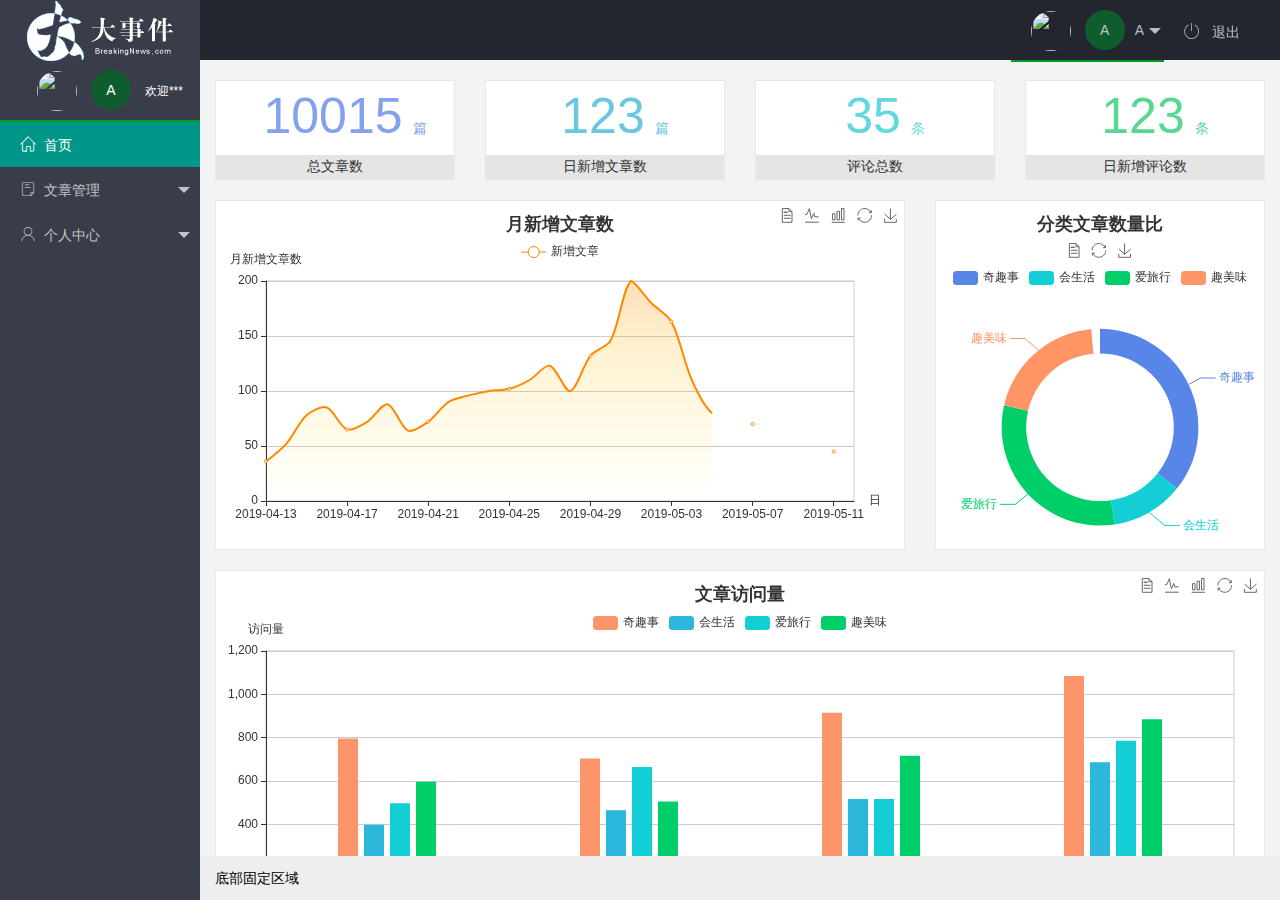
==== commit 266b7867: "完成了个人中心开发" ====
--- a/index.html
+++ b/index.html
@@ -27,6 +27,11 @@
                         <img src="//tva1.sinaimg.cn/crop.0.0.118.118.180/5db11ff4gw1e77d3nqrv8j203b03cweg.jpg" class="layui-nav-img">
                         <div class="user_avatar">A</div><span class="uname">A</span>
                     </a>
+                    <dl class="layui-nav-child">
+                        <dd><a href="/user/userinfo.html" target="fm">基本资料</a></dd>
+                        <dd><a href="/user/user_avatar.html" target="fm">更换头像</a></dd>
+                        <dd><a href="/user/user_psd.html" target="fm">重置密码</a></dd>
+                    </dl>
 
                 </li>
                 <li class="layui-nav-item" lay-header-event="menuRight" lay-unselect>
@@ -60,10 +65,9 @@
                     <li class="layui-nav-item">
                         <a href="javascript:;"><span class="iconfont icon-user"></span>个人中心</a>
                         <dl class="layui-nav-child">
-                            <dd><a href="javascript:;"><i class="layui-icon layui-icon-app"></i>基本资料</a></dd>
-                            <dd><a href="javascript:;"><i class="layui-icon layui-icon-app"></i>更换头像</a></dd>
-                            <dd><a href="javascript:;"><i class="layui-icon layui-icon-app"></i>重置密码</a></dd>
-
+                            <dd><a href="/user/userinfo.html" target="fm"><i class="layui-icon layui-icon-app"></i>基本资料</a></dd>
+                            <dd><a href="/user/user_avatar.html" target="fm"><i class="layui-icon layui-icon-app"></i>更换头像</a></dd>
+                            <dd><a href="/user/user_psd.html" target="fm"><i class="layui-icon layui-icon-app"></i>重置密码</a></dd>
                         </dl>
                     </li>
                 </ul>
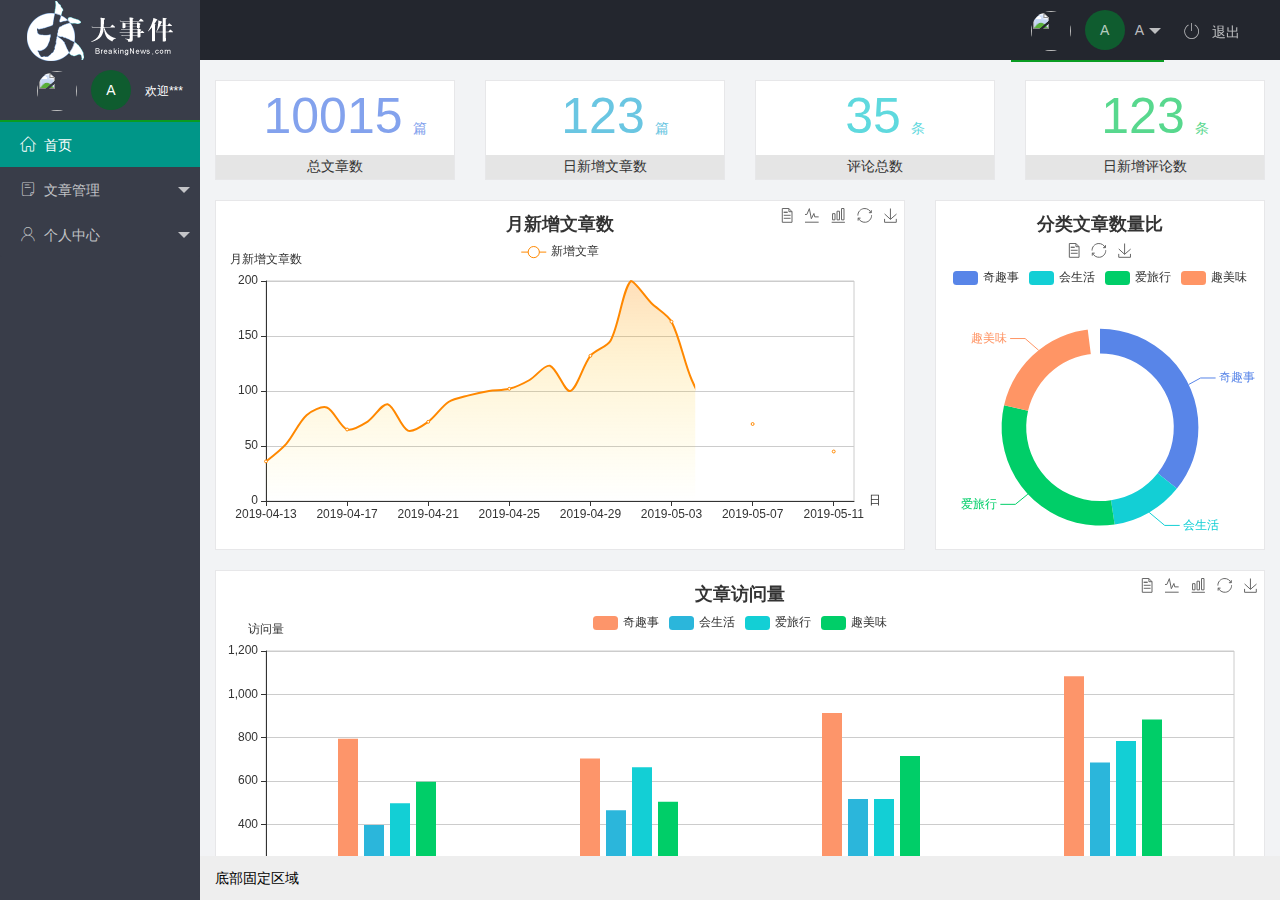
==== commit fe6c0294: "完成了文章的分类、列表和发布功能" ====
--- a/index.html
+++ b/index.html
@@ -56,10 +56,9 @@
                     <li class="layui-nav-item">
                         <a class="" href="javascript:;"><span class="iconfont icon-16"></span>文章管理</a>
                         <dl class="layui-nav-child">
-                            <dd><a href="javascript:;"><i class="layui-icon layui-icon-app"></i>文章类别</a></dd>
-                            <dd><a href="javascript:;"><i class="layui-icon layui-icon-app"></i>文章列表</a></dd>
-                            <dd><a href="javascript:;"><i class="layui-icon layui-icon-app"></i>发表文章</a></dd>
-
+                            <dd><a href="/article/art_cate.html" target="fm"><i class="layui-icon layui-icon-app"></i>文章类别</a></dd>
+                            <dd><a href="/article/art_list.html" target="fm"><i class="layui-icon layui-icon-app"></i>文章列表</a></dd>
+                            <dd><a href="/article/art_pub.html" target="fm"><i class="layui-icon layui-icon-app"></i>发表文章</a></dd>
                         </dl>
                     </li>
                     <li class="layui-nav-item">
